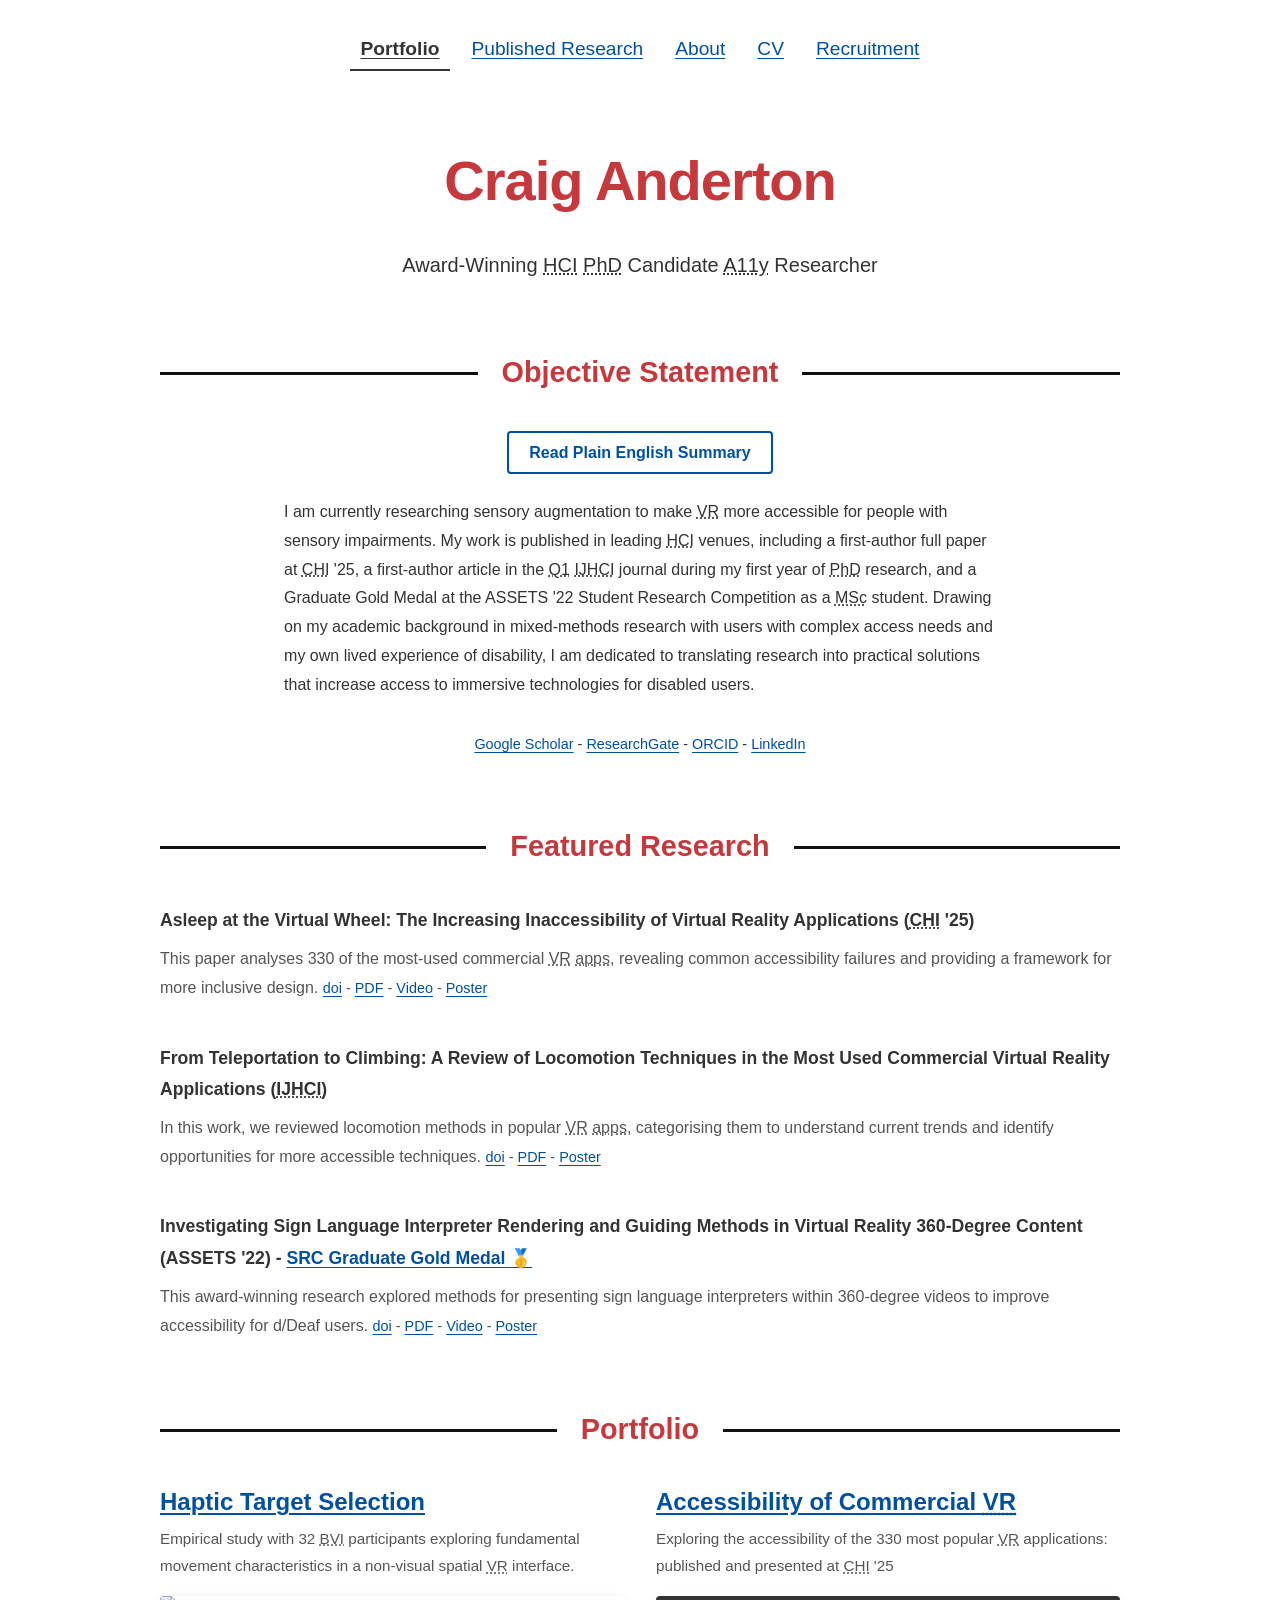
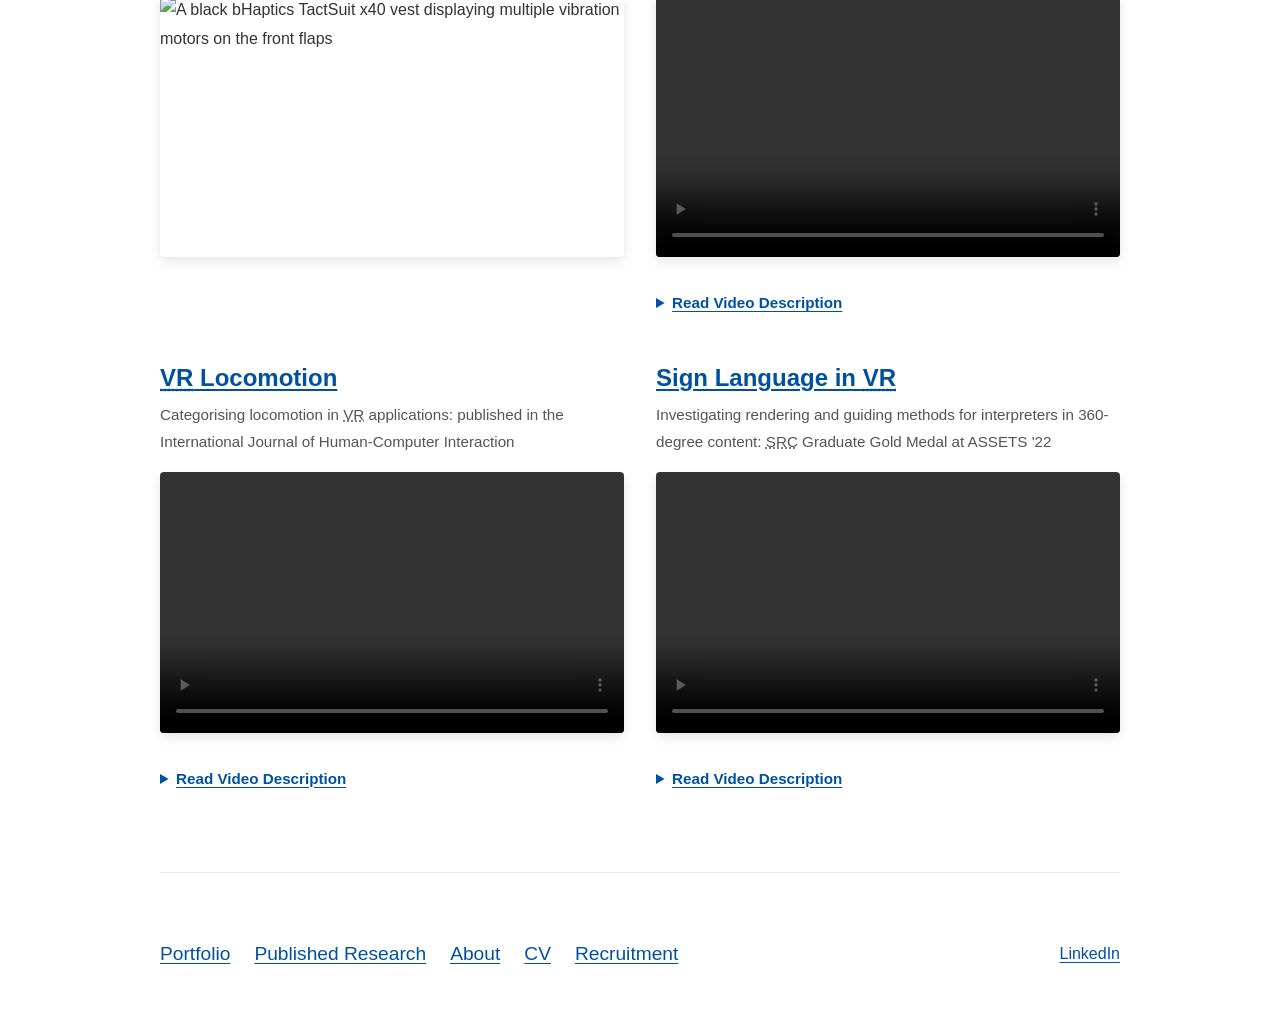
==== index.html @ b2c00cc0 "Update index.html" ====
<!DOCTYPE html>
<html lang="en">
<head>
    <meta charset="UTF-8">
    <meta name="viewport" content="width=device-width, initial-scale=1.0">
    <title>Craig Anderton - Human-Computer Interaction Accessibility Researcher Portfolio</title>
    <link rel="stylesheet" href="style.css">
    <link rel="icon" type="image/png" href="images/favicon.png">
</head>
<body>

    <a href="#main-content" class="skip-link">Skip to main content</a>

    <div class="container">
        <header>
            <nav aria-label="Main Navigation">
                <ul>
                    <li><a href="index.html" class="active" aria-current="page">Portfolio</a></li>
                    <li><a href="published-research.html">Published Research</a></li>
                    <li><a href="about.html">About</a></li>
                    <li><a href="https://drive.google.com/file/d/1RpUV4su2DPiBxyuv3WWRQjVJ-2SgkJfq/view?usp=drive_link" target="_blank" rel="noopener">CV<span class="sr-only"> (opens in a new tab)</span></a></li>
                    <li><a href="https://craigandertonbcu.github.io/recruitment/" target="_blank" rel="noopener">Recruitment<span class="sr-only"> (opens in a new tab)</span></a></li>
                </ul>
            </nav>
        </header>

        <main id="main-content">
            <section class="hero" aria-labelledby="hero-name">
                <h1 id="hero-name">Craig Anderton</h1>
                <p>Award-Winning <abbr title="Human-Computer Interaction">HCI</abbr> <abbr title="Doctor of Philosophy">PhD</abbr> Candidate <abbr title="Accessibility">A11y</abbr> Researcher</p>
            </section>

            <section aria-labelledby="objective-heading">
                <h2 id="objective-heading" class="section-divider">Objective Statement</h2>
                
                <button id="summary-toggle" aria-expanded="false" aria-controls="objective-summary" class="toggle-btn">Read Plain English Summary</button>
                <div id="objective-summary" hidden class="plain-english-box">
                    <p>I study how to make virtual reality (VR) easier to use for people who have vision or hearing disabilities. I've published my research in top journals and won awards for my work. Because I have experience studying disabled users and have a disability myself, my goal is to turn research into real-world tools that help everyone use VR.</p>
                </div>

                <p class="objective-text">
                    I am currently researching sensory augmentation to make <abbr title="Virtual Reality">VR</abbr> more accessible for people with sensory impairments. My work is published in leading <abbr title="Human-Computer Interaction">HCI</abbr> venues, including a first-author full paper at <abbr title="Conference on Human Factors in Computing Systems">CHI</abbr> '25, a first-author article in the <abbr title="First Quartile">Q1</abbr> <abbr title="International Journal of Human-Computer Interaction">IJHCI</abbr> journal during my first year of <abbr title="Doctor of Philosophy">PhD</abbr> research, and a Graduate Gold Medal at the ASSETS '22 Student Research Competition as a <abbr title="Masters">MSc</abbr> student. Drawing on my academic background in mixed-methods research with users with complex access needs and my own lived experience of disability, I am dedicated to translating research into practical solutions that increase access to immersive technologies for disabled users.
                </p>
                <div class="social-links">
                    <a href="https://scholar.google.com/citations?user=7THJWNgAAAAJ&hl=en&oi=ao" target="_blank" rel="noopener">Google Scholar<span class="sr-only"> (opens in a new tab)</span></a> - 
                    <a href="https://www.researchgate.net/profile/Craig-Anderton-2" target="_blank" rel="noopener">ResearchGate<span class="sr-only"> (opens in a new tab)</span></a> - 
                    <a href="https://orcid.org/0000-0002-7172-217X" target="_blank" rel="noopener">ORCID<span class="sr-only"> (opens in a new tab)</span></a> - 
                    <a href="https://www.linkedin.com/in/craig-anderton-research" target="_blank" rel="noopener">LinkedIn<span class="sr-only"> (opens in a new tab)</span></a>
                </div>
            </section>

            <section aria-labelledby="research-heading">
                <h2 id="research-heading" class="section-divider">Featured Research</h2>
                
                <article class="research-item">
                    <h3>Asleep at the Virtual Wheel: The Increasing Inaccessibility of Virtual Reality Applications (<abbr title="Conference on Human Factors in Computing Systems">CHI</abbr> '25)</h3>
                    <p>This paper analyses 330 of the most-used commercial <abbr title="Virtual Reality">VR</abbr> <abbr title="applications">apps</abbr>, revealing common accessibility failures and providing a framework for more inclusive design. 
                        <span class="research-links">
                            <a href="https://doi.org/10.1145/3706598.3713558" target="_blank" rel="noopener">doi<span class="sr-only"> for Asleep at the Virtual Wheel (opens in a new tab)</span></a> - 
                            <a href="https://drive.google.com/file/d/1CX2w9oVtlEXjakC9zdrdZKO_udCgrCy5/view?usp=drive_link" target="_blank" rel="noopener">PDF<span class="sr-only"> for Asleep at the Virtual Wheel (opens in a new tab)</span></a> - 
                            <a href="https://youtu.be/1mFKgriGEUU?si=3WGjQaFqyZHbwz4v" target="_blank" rel="noopener">Video<span class="sr-only"> for Asleep at the Virtual Wheel (opens in a new tab)</span></a> - 
                            <a href="https://drive.google.com/file/d/1y5reAC3BnK_5XLPo0qEQAGaveN5wPRyA/view?usp=drive_link" target="_blank" rel="noopener">Poster<span class="sr-only"> for Asleep at the Virtual Wheel (opens in a new tab)</span></a>
                        </span>
                    </p>
                </article>

                <article class="research-item">
                    <h3>From Teleportation to Climbing: A Review of Locomotion Techniques in the Most Used Commercial Virtual Reality Applications (<abbr title="International Journal of Human-Computer Interaction">IJHCI</abbr>)</h3>
                    <p>In this work, we reviewed locomotion methods in popular <abbr title="Virtual Reality">VR</abbr> <abbr title="applications">apps</abbr>, categorising them to understand current trends and identify opportunities for more accessible techniques. 
                        <span class="research-links">
                            <a href="https://doi.org/10.1080/10447318.2024.2372151" target="_blank" rel="noopener">doi<span class="sr-only"> for From Teleportation to Climbing (opens in a new tab)</span></a> - 
                            <a href="https://drive.google.com/file/d/1bMsq2Z5KE8IvsUoX0GYChOZao2-Ojuhe/view?usp=drive_link" target="_blank" rel="noopener">PDF<span class="sr-only"> for From Teleportation to Climbing (opens in a new tab)</span></a> - 
                            <a href="https://drive.google.com/file/d/1B6udeB2zomZtngoyqCaJkwHvtcSy8oV3/view?usp=drive_link" target="_blank" rel="noopener">Poster<span class="sr-only"> for From Teleportation to Climbing (opens in a new tab)</span></a>
                        </span>
                    </p>
                </article>

                <article class="research-item">
                    <h3>Investigating Sign Language Interpreter Rendering and Guiding Methods in Virtual Reality 360-Degree Content (ASSETS '22) - <a href="https://assets22.sigaccess.org/award-winners.html" target="_blank" rel="noopener">SRC Graduate Gold Medal <span role="img" aria-label="First place gold medal">🥇</span><span class="sr-only"> (opens in a new tab)</span></a></h3>
                    <p>This award-winning research explored methods for presenting sign language interpreters within 360-degree videos to improve accessibility for d/Deaf users. 
                        <span class="research-links">
                            <a href="https://doi.org/10.1145/3517428.3563373" target="_blank" rel="noopener">doi<span class="sr-only"> for Sign Language Interpreter Rendering (opens in a new tab)</span></a> - 
                            <a href="https://drive.google.com/file/d/1tMIE1WgCAmPEcH4moITNJA-59GGNFyZ5/view?usp=drive_link" target="_blank" rel="noopener">PDF<span class="sr-only"> for Sign Language Interpreter Rendering (opens in a new tab)</span></a> - 
                            <a href="https://youtu.be/ARbyAw6CCoQ?si=wr2cT68n5OFF4OKq" target="_blank" rel="noopener">Video<span class="sr-only"> for Sign Language Interpreter Rendering (opens in a new tab)</span></a> - 
                            <a href="https://drive.google.com/file/d/1Nvvg45dmCLZKDivOpdxf7D5u_3iNL2_y/view?usp=drive_link" target="_blank" rel="noopener">Poster<span class="sr-only"> for Sign Language Interpreter Rendering (opens in a new tab)</span></a>
                        </span>
                    </p>
                </article>
            </section>

            <section aria-labelledby="portfolio-heading">
                <h2 id="portfolio-heading" class="section-divider">Portfolio</h2>
                
                <div class="portfolio-grid">
                    
                    <div class="portfolio-card">
                        <div class="portfolio-meta">
                            <h3><a href="haptic-target-selection.html">Haptic Target Selection</a></h3>
                            <p>Empirical study with 32 <abbr title="Blind and Visually Impaired">BVI</abbr> participants exploring fundamental movement characteristics in a non-visual spatial <abbr title="Virtual Reality">VR</abbr> interface.</p>
                        </div>
                        <img src="images/placeholder.jpg" alt="A black bHaptics TactSuit x40 vest displaying multiple vibration motors on the front flaps">
                    </div>

                    <div class="portfolio-card">
                        <div class="portfolio-meta">
                            <h3><a href="commercial-vr.html">Accessibility of Commercial <abbr title="Virtual Reality">VR</abbr></a></h3>
                            <p>Exploring the accessibility of the 330 most popular <abbr title="Virtual Reality">VR</abbr> applications: published and presented at <abbr title="Conference on Human Factors in Computing Systems">CHI</abbr> '25</p>
                        </div>
                        <video loop muted playsinline controls aria-label="VR Application gameplay footage demonstrating accessibility test">
                            <source src="images/accessibilitygif.mp4" type="video/mp4">
                        </video>
                        <details class="video-transcript">
                            <summary>Read Video Description</summary>
                            <p>First-person perspective in a commercial virtual reality game, demonstrating visual evaluations of in-game accessibility features during movement.</p>
                        </details>
                    </div>

                    <div class="portfolio-card">
                        <div class="portfolio-meta">
                            <h3><a href="vr-locomotion.html"><abbr title="Virtual Reality">VR</abbr> Locomotion</a></h3>
                            <p>Categorising locomotion in <abbr title="Virtual Reality">VR</abbr> applications: published in the International Journal of Human-Computer Interaction</p>
                        </div>
                        <video loop muted playsinline controls aria-label="Footage categorising swimming locomotion method in virtual reality">
                            <source src="images/locomotion.mp4" type="video/mp4">
                        </video>
                        <details class="video-transcript">
                            <summary>Read Video Description</summary>
                            <p>A video of swimming in virtual reality, highlighting how the user must swing their arms in a breast stroke manner to swim in the virtual water.</p>
                        </details>
                    </div>

                    <div class="portfolio-card">
                        <div class="portfolio-meta">
                            <h3><a href="sign-language-vr.html">Sign Language in <abbr title="Virtual Reality">VR</abbr></a></h3>
                            <p>Investigating rendering and guiding methods for interpreters in 360-degree content: <abbr title="Student Research Competition">SRC</abbr> Graduate Gold Medal at ASSETS '22</p>
                        </div>
                        <video loop muted playsinline controls aria-label="Sign language interpreter displayed in a 360-degree virtual environment">
                            <source src="images/signlanguage.mp4" type="video/mp4">
                        </video>
                        <details class="video-transcript">
                            <summary>Read Video Description</summary>
                            <p>A virtual classroom setting containing a flat-panel video of a woman performing sign language, positioned in the lower centre of the screen.</p>
                        </details>
                    </div>

                </div>
            </section>
        </main>

        <footer>
            <nav aria-label="Footer Navigation">
                <ul>
                    <li><a href="index.html">Portfolio</a></li>
                    <li><a href="published-research.html">Published Research</a></li>
                    <li><a href="about.html">About</a></li>
                    <li><a href="https://drive.google.com/file/d/1RpUV4su2DPiBxyuv3WWRQjVJ-2SgkJfq/view?usp=drive_link" target="_blank" rel="noopener">CV<span class="sr-only"> (opens in a new tab)</span></a></li>
                    <li><a href="https://craigandertonbcu.github.io/recruitment/" target="_blank" rel="noopener">Recruitment<span class="sr-only"> (opens in a new tab)</span></a></li>
                </ul>
            </nav>
            <p><a href="https://www.linkedin.com/in/craig-anderton-research" target="_blank" rel="noopener">LinkedIn<span class="sr-only"> (opens in a new tab)</span></a></p>
        </footer>
    </div>

    <script>
        document.addEventListener('DOMContentLoaded', () => {
            // Respect reduced motion preference for videos
            const videos = document.querySelectorAll('.portfolio-card video');
            const prefersReducedMotion = window.matchMedia('(prefers-reduced-motion: reduce)');

            const handleVideoPlayback = () => {
                videos.forEach(video => {
                    if (!prefersReducedMotion.matches) {
                        // Play if the user has no preference against motion
                        video.play().catch(e => console.log("Autoplay prevented by browser:", e));
                    } else {
                        // Pause if the user prefers reduced motion
                        video.pause();
                    }
                });
            };

            handleVideoPlayback();
            prefersReducedMotion.addEventListener('change', handleVideoPlayback);

            // Plain English Summary Toggle
            const toggleBtn = document.getElementById('summary-toggle');
            const summaryBox = document.getElementById('objective-summary');

            if(toggleBtn && summaryBox) {
                toggleBtn.addEventListener('click', () => {
                    const isExpanded = toggleBtn.getAttribute('aria-expanded') === 'true';
                    toggleBtn.setAttribute('aria-expanded', !isExpanded);
                    summaryBox.hidden = isExpanded;
                    toggleBtn.textContent = isExpanded ? 'Read Plain English Summary' : 'Hide Plain English Summary';
                });
            }
        });
    </script>
</body>
</html>
---- style.css ----
:root {
    /* Updated for WCAG AAA (4.5:1 for large text against white) */
    --brand-color: #c7383c; 
    --text-main: #333333;
    --text-light: #555555;
    --bg-color: #ffffff;
    /* Updated for WCAG AAA (7:1 for normal text against white) */
    --link-color: #0050a1; 
    --focus-color: #2c3e50;
    --max-width: 1000px;
}

/* Basic reset */
* {
    margin: 0;
    padding: 0;
    box-sizing: border-box;
}

body {
    font-family: -apple-system, BlinkMacSystemFont, "Segoe UI", Roboto, Helvetica, Arial, sans-serif;
    color: var(--text-main);
    background-color: var(--bg-color);
    line-height: 1.8;
}

/* --- Accessibility Utility Classes --- */
.sr-only {
    position: absolute;
    width: 1px;
    height: 1px;
    padding: 0;
    margin: -1px;
    overflow: hidden;
    clip: rect(0, 0, 0, 0);
    white-space: nowrap;
    border: 0;
}

.skip-link {
    position: absolute;
    top: 0;
    left: -9999px;
    background: var(--focus-color);
    color: white;
    padding: 10px 20px;
    z-index: 1000;
    text-decoration: none;
    font-weight: bold;
    border-bottom-left-radius: 4px;
    border-bottom-right-radius: 4px;
}

.skip-link:focus {
    left: 50%;
    transform: translateX(-50%);
    outline: 3px solid var(--focus-color);
    outline-offset: 2px;
}

/* Global Link Styles & Focus States */
a {
    color: var(--link-color);
    /* WCAG SC 1.4.1: Links in text must be underlined */
    text-decoration: underline; 
    text-underline-offset: 3px;
}

a:hover, a:focus {
    text-decoration: none; /* Invert decoration on hover for feedback */
}

a:focus, button:focus {
    outline: 3px solid var(--focus-color);
    outline-offset: 3px;
}

/* WCAG AAA SC 2.5.5: Inflate touch targets to at least 44x44px */
nav a, footer a, .social-links a, .research-links a {
    display: inline-block;
    padding: 0.65rem; 
    margin: -0.65rem; /* Prevents the padding from ruining visual layout */
}

/* --- Social Links (Research Page Override) --- */
.research-page .social-links {
    display: flex;
    flex-wrap: wrap;
    gap: 2rem;
    text-align: left;
    margin-top: 2rem;
    margin-bottom: 2rem;
    justify-content: flex-start;
}

.container {
    max-width: var(--max-width);
    margin: 0 auto;
    padding: 0 20px;
}

/* --- Navigation --- */
nav {
    display: flex;
    justify-content: center;
    padding: 2rem 0;
    font-size: 1.2rem;
}

nav ul {
    list-style: none;
    display: flex;
    gap: 2rem;
    padding: 0;
    margin: 0;
    flex-wrap: wrap;
    justify-content: center;
}

nav a {
    color: var(--link-color);
}

nav a[aria-current="page"] {
    color: var(--text-main);
    border-bottom: 2px solid var(--text-main);
    padding-bottom: 2px;
    font-weight: bold;
}

/* --- Hero Section --- */
section.hero {
    text-align: center;
    margin: 2rem 0 0;
}

section.hero h1 {
    color: var(--brand-color);
    font-size: 3.5rem;
    font-weight: 900;
    margin: 0 0 1rem 0;
    letter-spacing: -1px;
}

section.hero p {
    font-size: 1.25rem;
    color: var(--text-main);
    margin: 0;
}

/* --- Section Dividers (Global: Centered) --- */
.section-divider {
    display: flex;
    align-items: center;
    text-align: center;
    color: var(--brand-color);
    font-weight: 900;
    font-size: 1.8rem;
    margin: 4rem 0 2rem;
}

.section-divider::before,
.section-divider::after {
    content: '';
    flex: 1;
    border-bottom: 3px solid #111;
}

.section-divider::before { margin-right: 1.5rem; }
.section-divider::after { margin-left: 1.5rem; }

/* --- Section Dividers (Override: Flush Left for Research Page) --- */
.research-page .section-divider {
    text-align: left;
}

.research-page .section-divider::before {
    display: none; 
}

/* --- Objective & General Text --- */
.objective-text {
    text-align: left; /* Changed from justify for WCAG AAA */
    max-width: 80ch; /* WCAG AAA: Limits line length to 80 characters */
    margin: 0 auto 2rem; /* Keeps the block centered on the screen */
}

/* --- Plain English Summary Toggle --- */
.toggle-btn {
    display: block;
    margin: 0 auto 1.5rem auto;
    background-color: var(--bg-color);
    color: var(--link-color);
    border: 2px solid var(--link-color);
    padding: 0.65rem 1.25rem;
    font-size: 1rem;
    font-weight: bold;
    border-radius: 4px;
    cursor: pointer;
    transition: all 0.2s ease;
}

.toggle-btn:hover, .toggle-btn:focus {
    background-color: var(--link-color);
    color: var(--bg-color);
    text-decoration: none;
}

.plain-english-box {
    background-color: #f9f9f9;
    border-left: 5px solid var(--brand-color);
    padding: 1.5rem;
    margin: 0 auto 2rem auto;
    max-width: 80ch;
    color: var(--text-main);
    box-shadow: 0 2px 8px rgba(0,0,0,0.05);
}

.social-links {
    text-align: center;
    font-size: 0.9rem;
    margin-bottom: 4rem;
}

/* --- Featured Research --- */
.research-item {
    margin-bottom: 2.5rem;
}

.research-item h3 {
    font-size: 1.1rem;
    margin: 0 0 0.5rem 0;
}

.research-item p {
    margin: 0 0 0.5rem 0;
    color: var(--text-light);
}

.research-links {
    font-size: 0.9rem;
}

/* --- Published Research Citations --- */
.citation-item {
    margin-bottom: 3rem;
    line-height: 1.8;
}

.citation-item p {
    margin: 0 0 1rem 0;
    text-align: left; 
    max-width: 80ch; /* WCAG AAA SC 1.4.8: Limits line length */
}

/* --- Portfolio Grid & Stacked Cards --- */
.portfolio-grid {
    display: grid;
    grid-template-columns: 1fr 1fr;
    gap: 2rem; 
    margin-bottom: 4rem;
}

.portfolio-card {
    display: flex;
    flex-direction: column;
    gap: 1rem; 
}

.portfolio-card.item-large {
    grid-column: 1 / -1;
}

.portfolio-meta {
    text-align: left;
}

.portfolio-meta h3 {
    font-size: 1.5rem;
    margin: 0 0 0.5rem 0;
    line-height: 1.2;
}

.portfolio-meta h3 a {
    color: var(--link-color);
    text-decoration: underline;
}

.portfolio-meta h3 a:hover {
    text-decoration: none;
}

.portfolio-meta p {
    color: var(--text-light);
    margin: 0;
    font-size: 0.95rem;
}

/* Force perfect 16:9 so videos snap cleanly to grid lines */
.portfolio-card video,
.portfolio-card img {
    width: 100%;
    height: auto;
    aspect-ratio: 16 / 9;
    object-fit: cover;
    border-radius: 4px;
    box-shadow: 0 4px 12px rgba(0,0,0,0.1);
    display: block;
}

/* --- Video Transcripts (Details/Summary) --- */
.video-transcript {
    margin-top: 0.5rem;
    font-size: 0.95rem;
}

.video-transcript summary {
    cursor: pointer;
    color: var(--link-color);
    font-weight: bold;
    text-decoration: underline;
    text-underline-offset: 3px;
    margin-bottom: 0.5rem;
    /* Expand touch target natively for AAA */
    padding: 0.5rem 0; 
}

.video-transcript summary:hover {
    text-decoration: none;
}

.video-transcript p {
    background: #f9f9f9;
    padding: 1rem;
    border-radius: 4px;
    border: 1px solid #ddd;
    color: var(--text-main);
    line-height: 1.6;
}

/* --- Portfolio Project Pages --- */
.project-header-text {
    text-align: center;
    padding: 1rem 20px 3rem; 
}

.project-header-text h1 {
    color: var(--brand-color);
    font-size: 4rem;
    font-weight: 900;
    margin: 0 0 0.5rem 0;
    line-height: 1.1;
}

.project-header-text p {
    font-size: 1.5rem;
    font-weight: bold;
    margin: 0;
    color: var(--text-main); 
}

.project-hero-image {
    background-color: #333; 
    background-size: cover;
    background-position: center;
    width: 100%;
    height: 400px; 
    margin-bottom: 4rem;
}

.overview-grid {
    display: grid;
    grid-template-columns: 1fr 2fr;
    gap: 3rem;
    margin-bottom: 5rem;
    align-items: start;
}

.overview-grid h2 {
    font-size: 2rem;
    font-weight: 900;
    margin: 0;
}

.meta-stats {
    display: grid;
    grid-template-columns: repeat(3, 1fr);
    text-align: center;
    gap: 2rem;
    margin-bottom: 4rem;
}

.meta-stats h3 {
    font-size: 3rem;
    font-weight: 900;
    margin: 0;
    line-height: 1;
}

.meta-stats p {
    font-size: 1.5rem;
    color: var(--text-light);
    margin: 0.5rem 0 0 0;
}

.meta-summary {
    display: grid;
    grid-template-columns: 1fr 1fr;
    gap: 4rem;
    margin-bottom: 6rem;
}

.meta-summary h3 {
    font-size: 2rem;
    font-weight: 900;
    margin: 0 0 1rem 0;
}

.process-section {
    margin-top: 6rem;
}

.process-section h2 {
    text-align: center;
    font-size: 3.5rem;
    font-weight: 900;
    margin-bottom: 3rem;
}

.process-stepper {
    display: flex;
    justify-content: space-between;
    align-items: flex-start;
    position: relative;
    margin-bottom: 4rem;
}

.process-stepper::before {
    content: '';
    position: absolute;
    top: 25px; 
    left: 0;
    right: 0;
    height: 2px;
    background-color: #eee;
    z-index: 1;
}

.step {
    position: relative;
    z-index: 2;
    text-align: center;
    background-color: var(--bg-color);
    padding: 0 10px;
    flex: 1;
}

.step-number {
    display: flex;
    align-items: center;
    justify-content: center;
    width: 50px;
    height: 50px;
    background-color: #333;
    color: white;
    border-radius: 50%;
    font-weight: bold;
    font-size: 1.2rem;
    margin: 0 auto 1rem auto;
}

.step-label {
    font-size: 0.9rem;
    color: var(--text-light);
}

.project-grid {
    display: grid;
    grid-template-columns: 1fr 1fr;
    gap: 4rem 3rem;
    align-items: center;
    margin: 4rem 0;
}

.project-text h3 {
    font-size: 2.5rem;
    font-weight: 900;
    margin: 0 0 1.5rem 0;
}

.project-text p {
    margin-bottom: 1.5rem;
}

.project-figure {
    margin: 0;
    text-align: center;
}

.project-figure img,
.project-figure video {
    width: 100%;
    height: auto;
    display: block;
}

.project-figure figcaption {
    margin-top: 1rem;
    font-size: 0.9rem;
    color: var(--text-light);
}

.full-width-image {
    width: 100%;
    margin: 4rem 0;
}

.full-width-image img,
.full-width-image video {
    width: 100%;
    height: auto;
    display: block;
}

.halved-centered-image {
    width: 50%; 
    margin: 4rem auto; 
    text-align: center; 
}

.halved-centered-image img,
.halved-centered-image video {
    width: 100%; 
    height: auto;
    display: block;
    border-radius: 4px; 
}

@media (max-width: 768px) {
    .halved-centered-image {
        width: 100%;
        margin: 2rem 0;
    }
}

/* --- About Page Grid --- */
.about-grid {
    display: grid;
    grid-template-columns: 1fr 1fr;
    gap: 4rem 3rem;
    align-items: center; 
    margin: 4rem 0;
}

.about-text h2 {
    color: var(--brand-color);
    font-size: 2.5rem;
    font-weight: 900;
    margin: 0 0 1.5rem 0;
    letter-spacing: -1px;
}

.about-text p {
    margin-bottom: 1.5rem;
    text-align: left; 
    max-width: 80ch; 
}

.about-figure {
    margin: 0;
    text-align: center;
}

.about-figure img {
    width: 100%;
    height: auto;
    border-radius: 4px;
    display: block;
}

.about-figure figcaption {
    margin-top: 1rem;
    font-size: 0.9rem;
    color: var(--text-light);
}

/* --- Footer --- */
footer {
    border-top: 1px solid #eaeaea;
    padding: 2rem 0;
    display: flex;
    justify-content: space-between;
    align-items: center;
    font-size: 1rem; 
    color: var(--text-light);
}

footer ul {
    list-style: none;
    display: flex;
    gap: 1.5rem;
    padding: 0;
    margin: 0;
}

/* --- Takeaways & Centered Sections --- */
.centered-section {
    max-width: 80ch; 
    margin: 6rem auto 4rem;
    text-align: center;
}

.centered-section h2, 
.centered-section h3 {
    font-size: 2.5rem;
    font-weight: 900;
    margin-bottom: 1.5rem;
    color: var(--text-main);
}

.centered-section ul.bullet-list {
    text-align: left;
    display: inline-block;
    font-size: 1.1rem;
    color: var(--text-light);
    line-height: 1.8;
}

.centered-section ul.bullet-list li {
    margin-bottom: 0.5rem;
}

.takeaways-grid {
    display: grid;
    grid-template-columns: repeat(3, 1fr);
    gap: 3rem;
    margin: 3rem 0 6rem;
    text-align: left;
}

.takeaway-column h3 {
    font-size: 1.5rem;
    color: var(--text-main);
    margin-bottom: 1rem;
}

.takeaway-column ul {
    list-style-type: disc;
    padding-left: 1.2rem;
    font-size: 0.95rem;
    color: var(--text-light);
}

.takeaway-column li {
    margin-bottom: 0.75rem;
}

.video-container {
    position: relative;
    padding-bottom: 56.25%; 
    height: 0;
    overflow: hidden;
    margin: 4rem 0;
    border-radius: 4px;
    box-shadow: 0 4px 12px rgba(0,0,0,0.1);
}

.video-container iframe {
    position: absolute;
    top: 0;
    left: 0;
    width: 100%;
    height: 100%;
    border: 0;
}

.reflections-text {
    max-width: 80ch; 
    margin: 0 auto 4rem;
}

.reflections-text p {
    margin-bottom: 1.5rem;
    text-align: left; 
}

/* Responsive adjustments */
@media (max-width: 768px) {
    .portfolio-grid {
        grid-template-columns: 1fr;
    }
    section.hero h1 {
        font-size: 2.5rem;
    }
    .section-divider {
        font-size: 1.4rem;
    }
    .about-grid {
        grid-template-columns: 1fr;
        gap: 2rem;
    }
    .overview-grid,
    .meta-stats,
    .meta-summary,
    .project-grid {
        grid-template-columns: 1fr;
        gap: 2rem;
    }
    .halved-centered-image {
        width: 100%;
        margin: 2rem 0;
    }
    .takeaways-grid {
        grid-template-columns: 1fr;
    }
    .process-stepper {
        flex-direction: column;
        align-items: center;
        gap: 2rem;
    }
    .process-stepper::before {
        display: none; 
    }
    footer {
        flex-direction: column;
        align-items: center;
        gap: 1rem;
    }
}

/* --- Modification: Making the paper figure half size --- */
.paper-figure {
    width: 50%;
    margin-left: auto;
    margin-right: auto;
}

/* --- Modification: Indentation for All Lists --- */
ul, ol {
    padding-left: 2.8em; /* Shift all bullet and number lists further right than text edge */
    margin-bottom: 1.5rem; /* Add vertical spacing back after global reset */
}
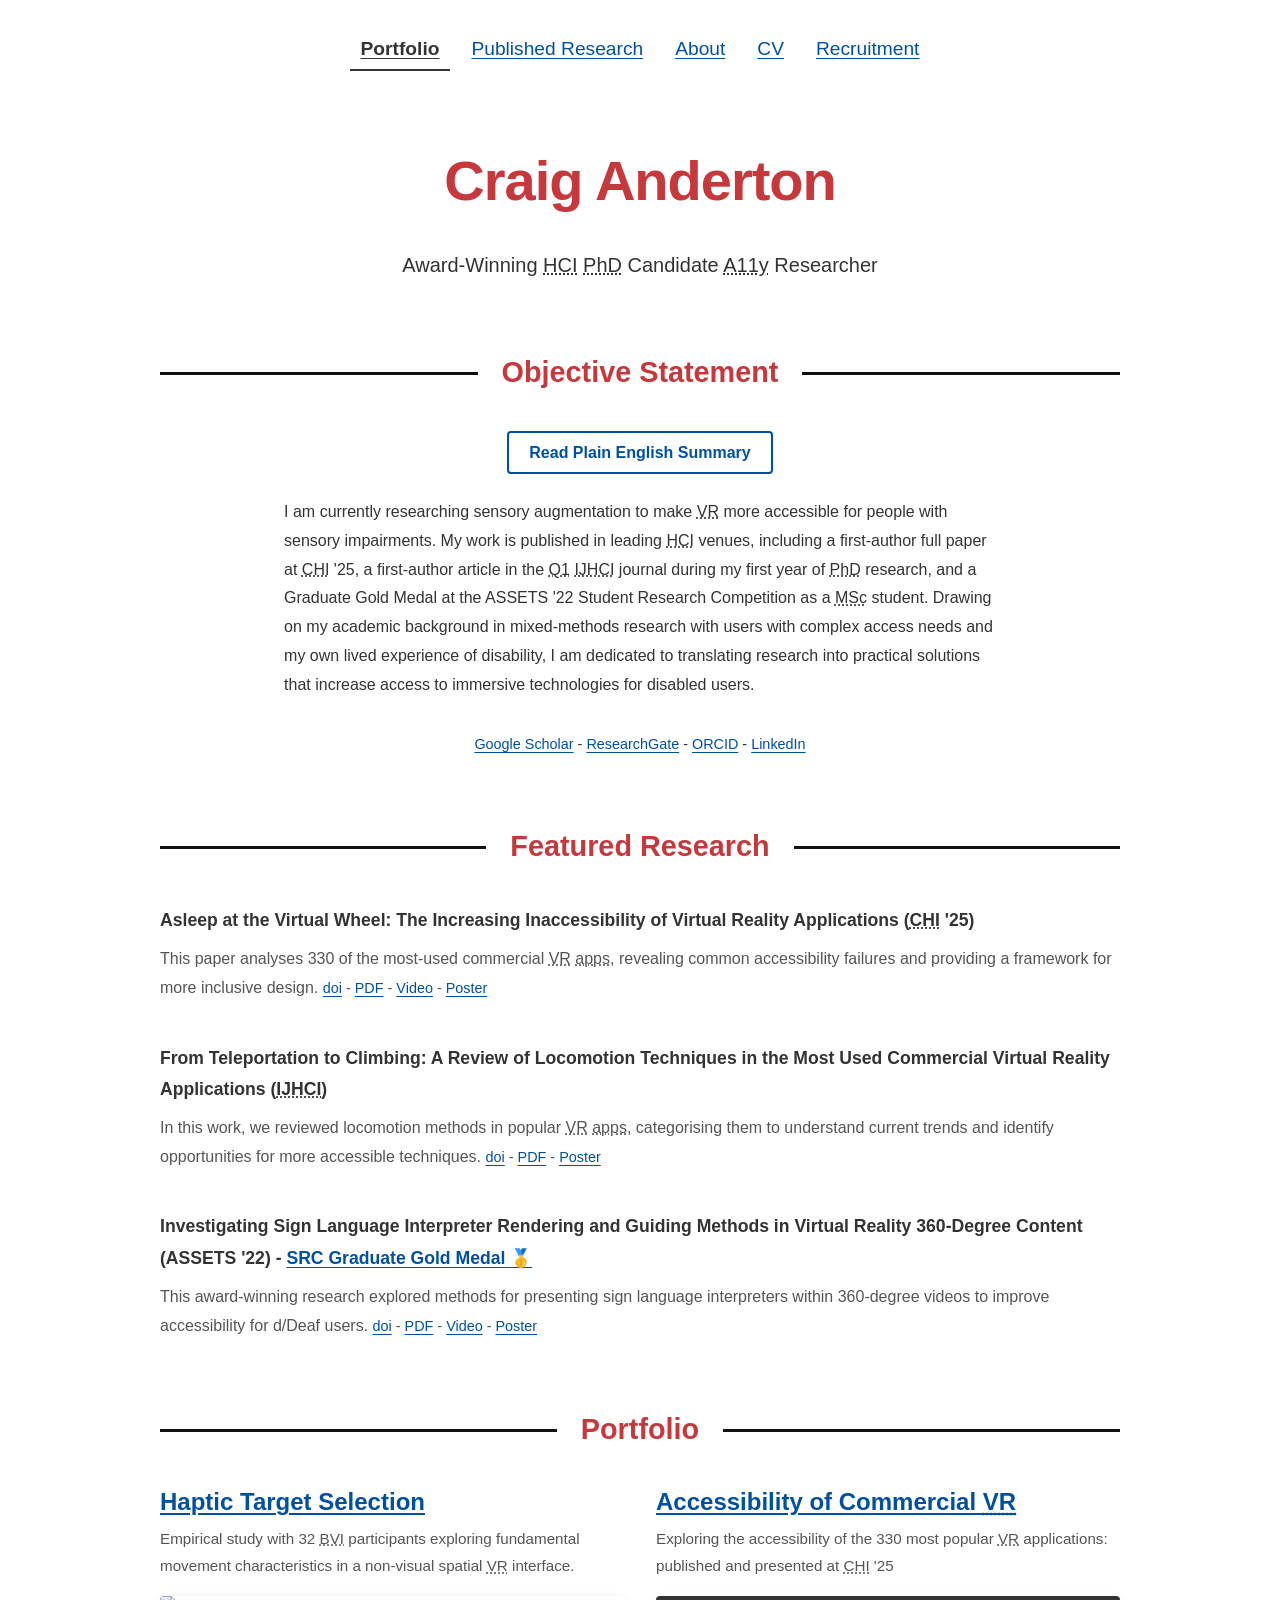
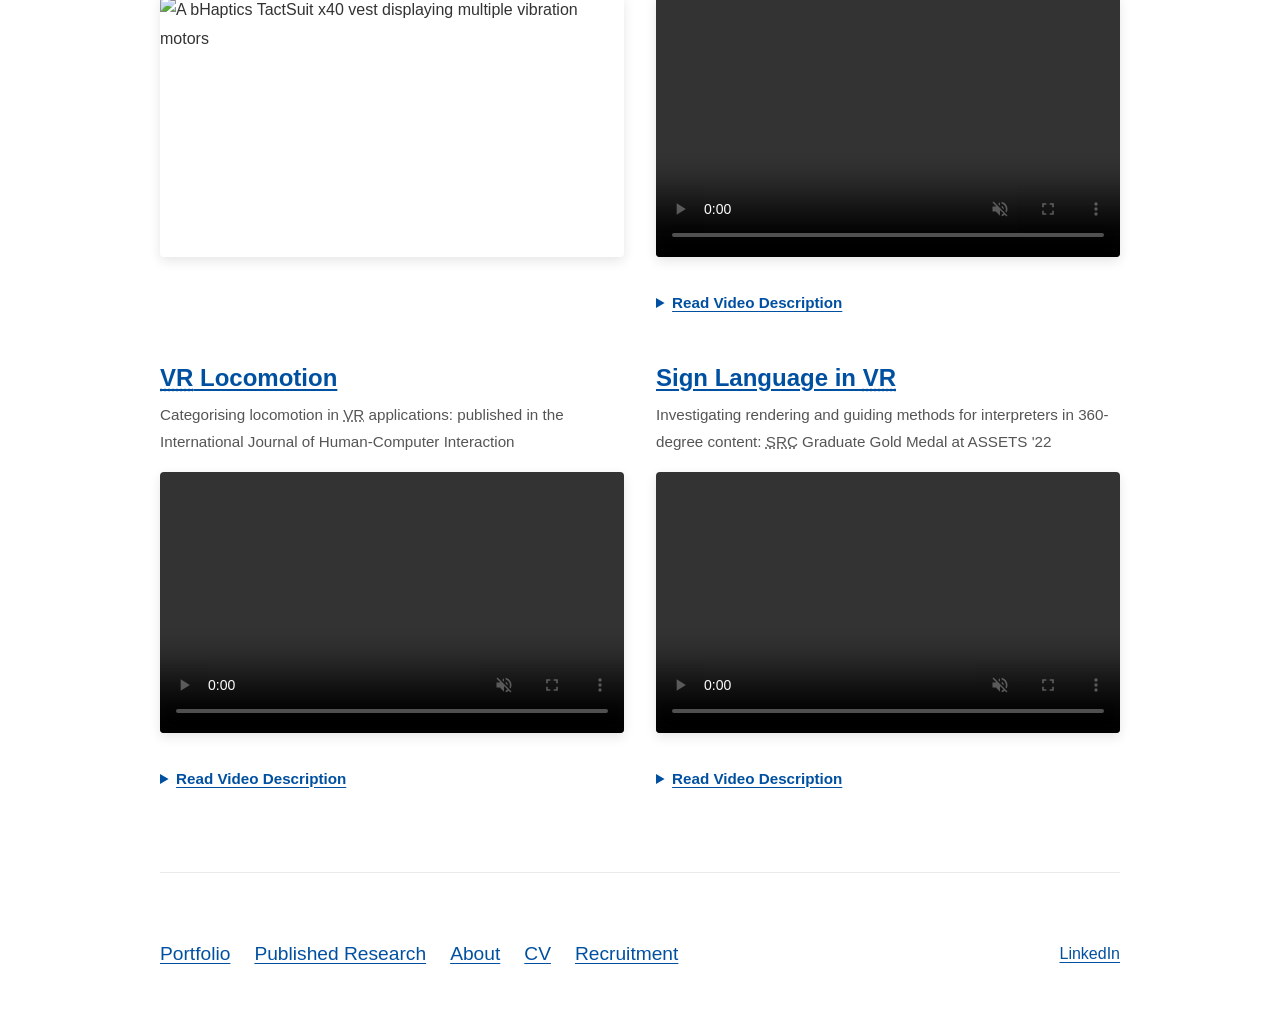
==== commit 79916b91: "Update index.html" ====
--- a/index.html
+++ b/index.html
@@ -98,7 +98,7 @@
                             <h3><a href="haptic-target-selection.html">Haptic Target Selection</a></h3>
                             <p>Empirical study with 32 <abbr title="Blind and Visually Impaired">BVI</abbr> participants exploring fundamental movement characteristics in a non-visual spatial <abbr title="Virtual Reality">VR</abbr> interface.</p>
                         </div>
-                        <img src="images/placeholder.jpg" alt="A black bHaptics TactSuit x40 vest displaying multiple vibration motors on the front flaps">
+                        <img src="images/placeholder.jpg" alt="A bHaptics TactSuit x40 vest displaying multiple vibration motors">
                     </div>
 
                     <div class="portfolio-card">
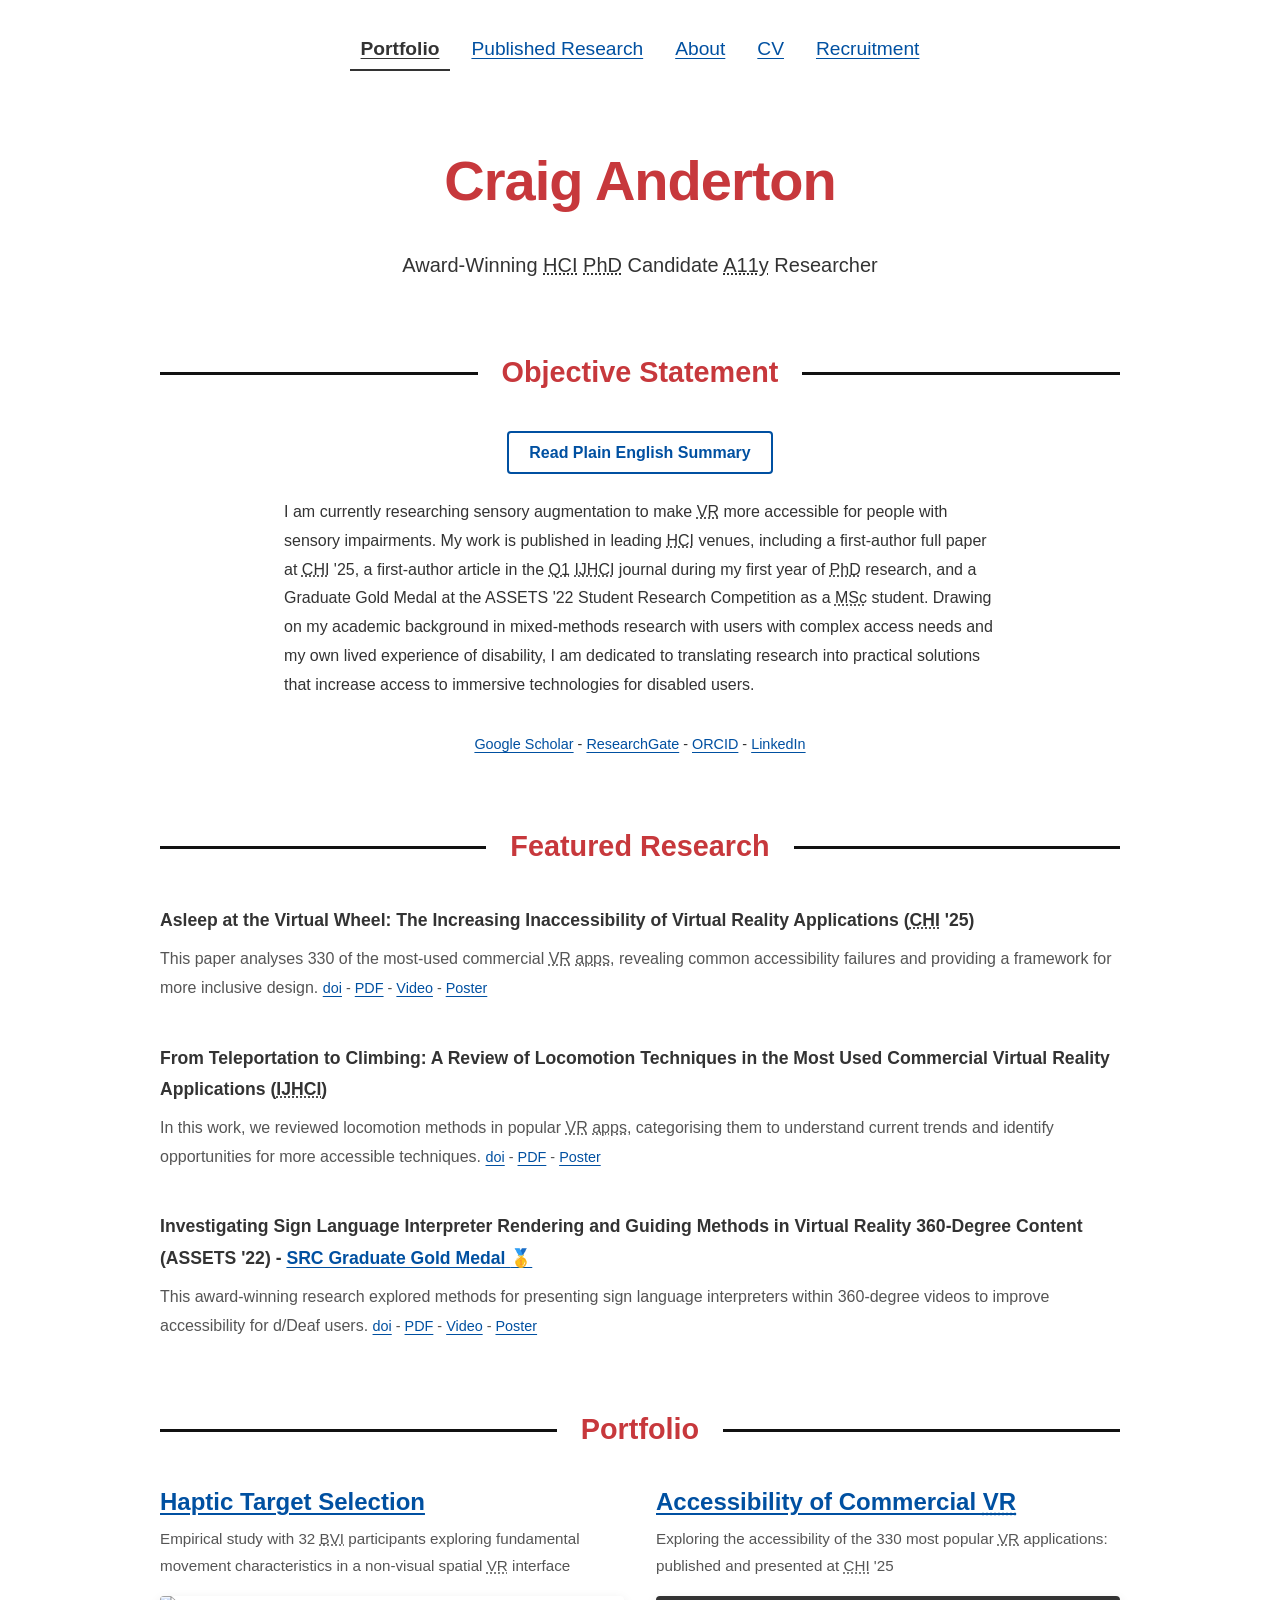
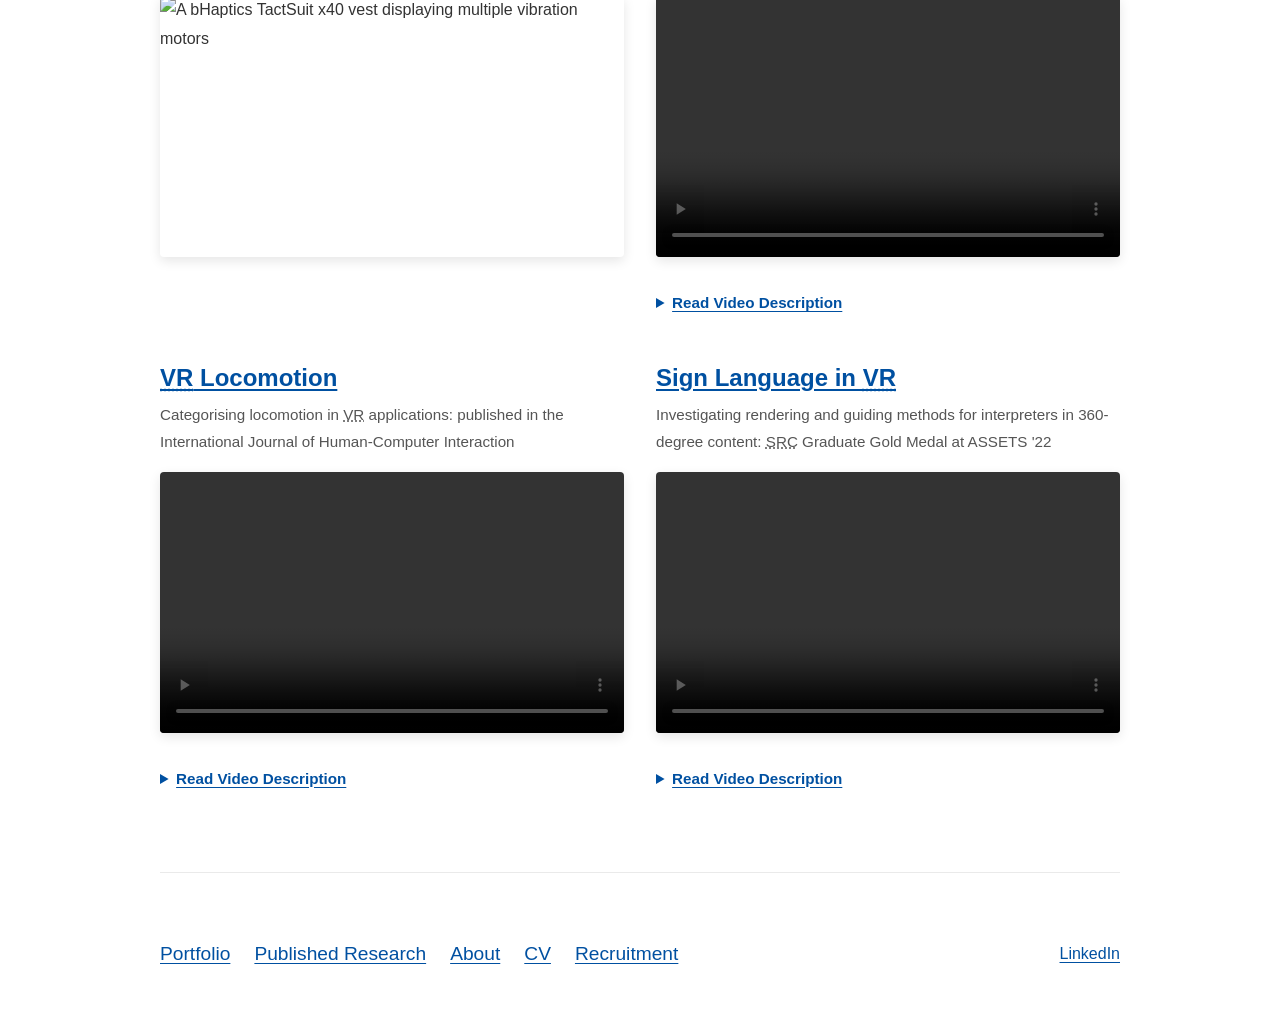
==== commit 861d54a1: "Update index.html" ====
--- a/index.html
+++ b/index.html
@@ -96,7 +96,7 @@
                     <div class="portfolio-card">
                         <div class="portfolio-meta">
                             <h3><a href="haptic-target-selection.html">Haptic Target Selection</a></h3>
-                            <p>Empirical study with 32 <abbr title="Blind and Visually Impaired">BVI</abbr> participants exploring fundamental movement characteristics in a non-visual spatial <abbr title="Virtual Reality">VR</abbr> interface.</p>
+                            <p>Empirical study with 32 <abbr title="Blind and Visually Impaired">BVI</abbr> participants exploring fundamental movement characteristics in a non-visual spatial <abbr title="Virtual Reality">VR</abbr> interface</p>
                         </div>
                         <img src="images/placeholder.jpg" alt="A bHaptics TactSuit x40 vest displaying multiple vibration motors">
                     </div>
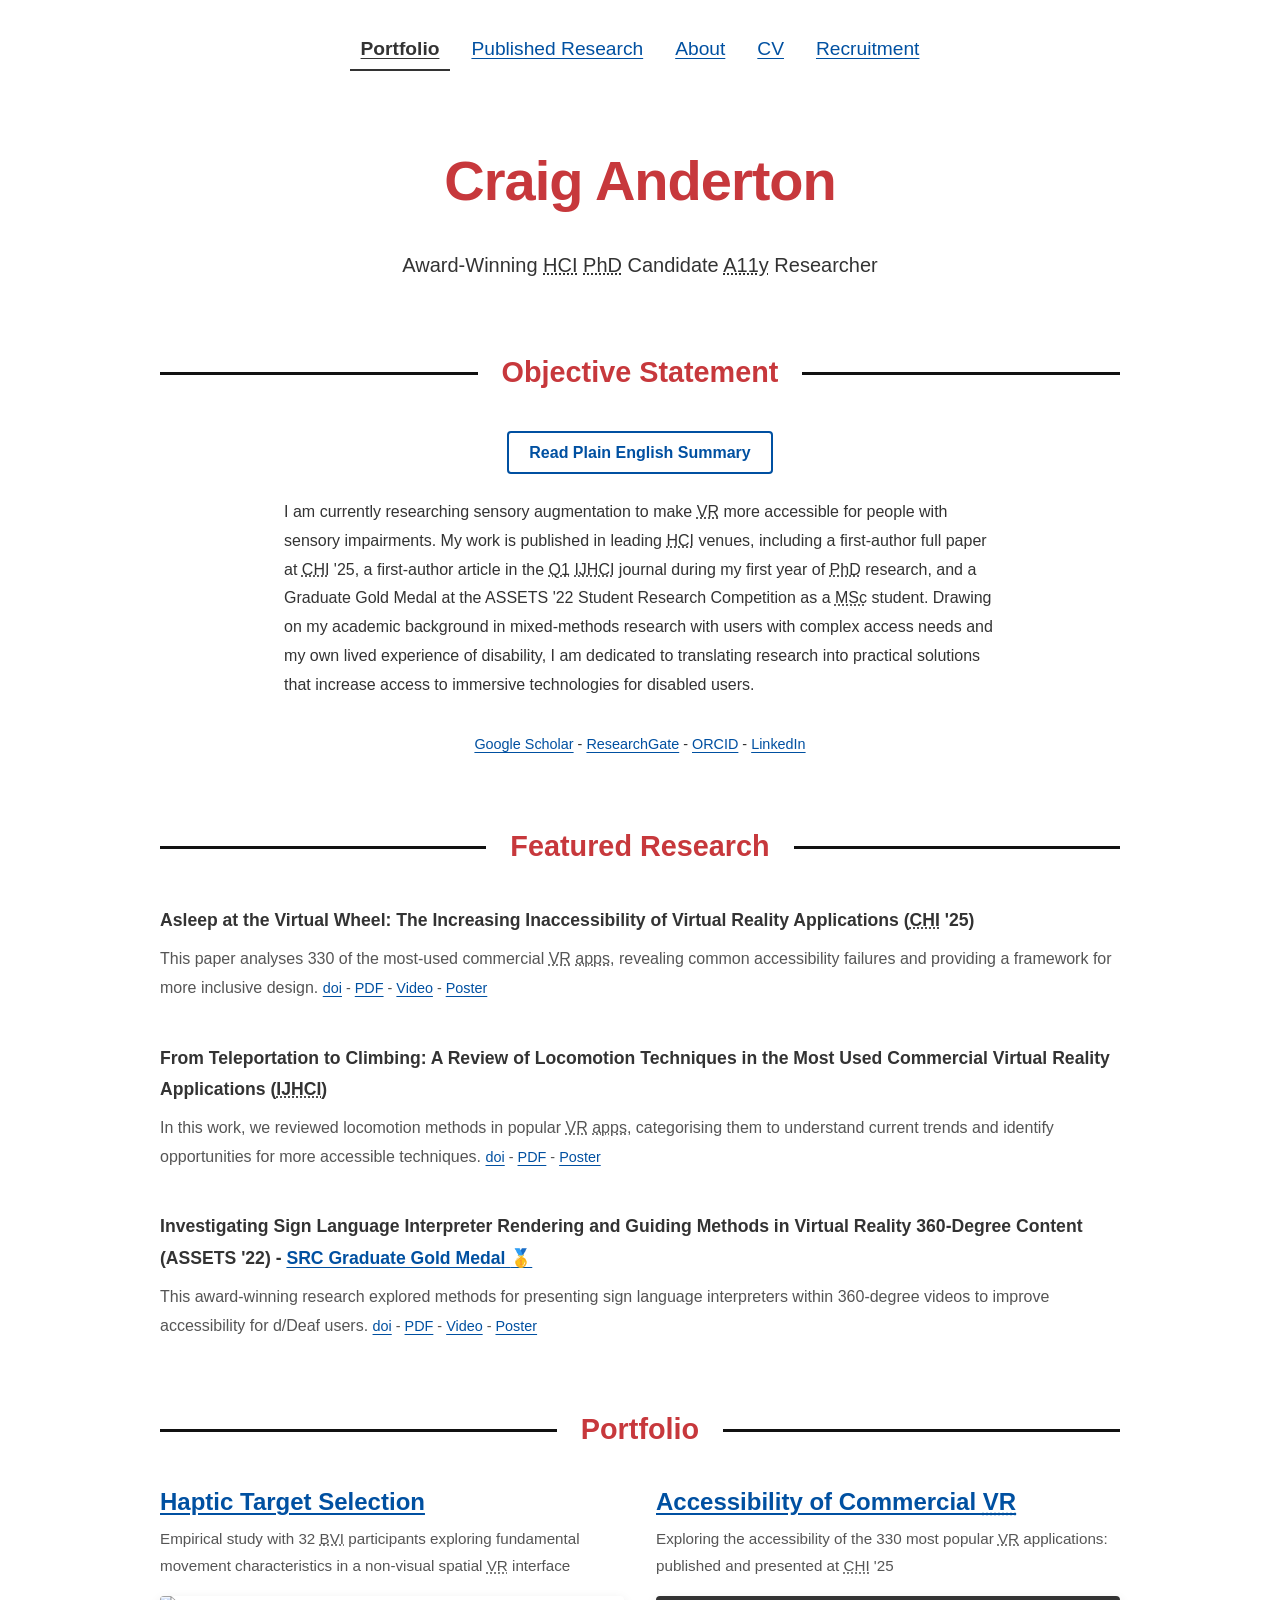
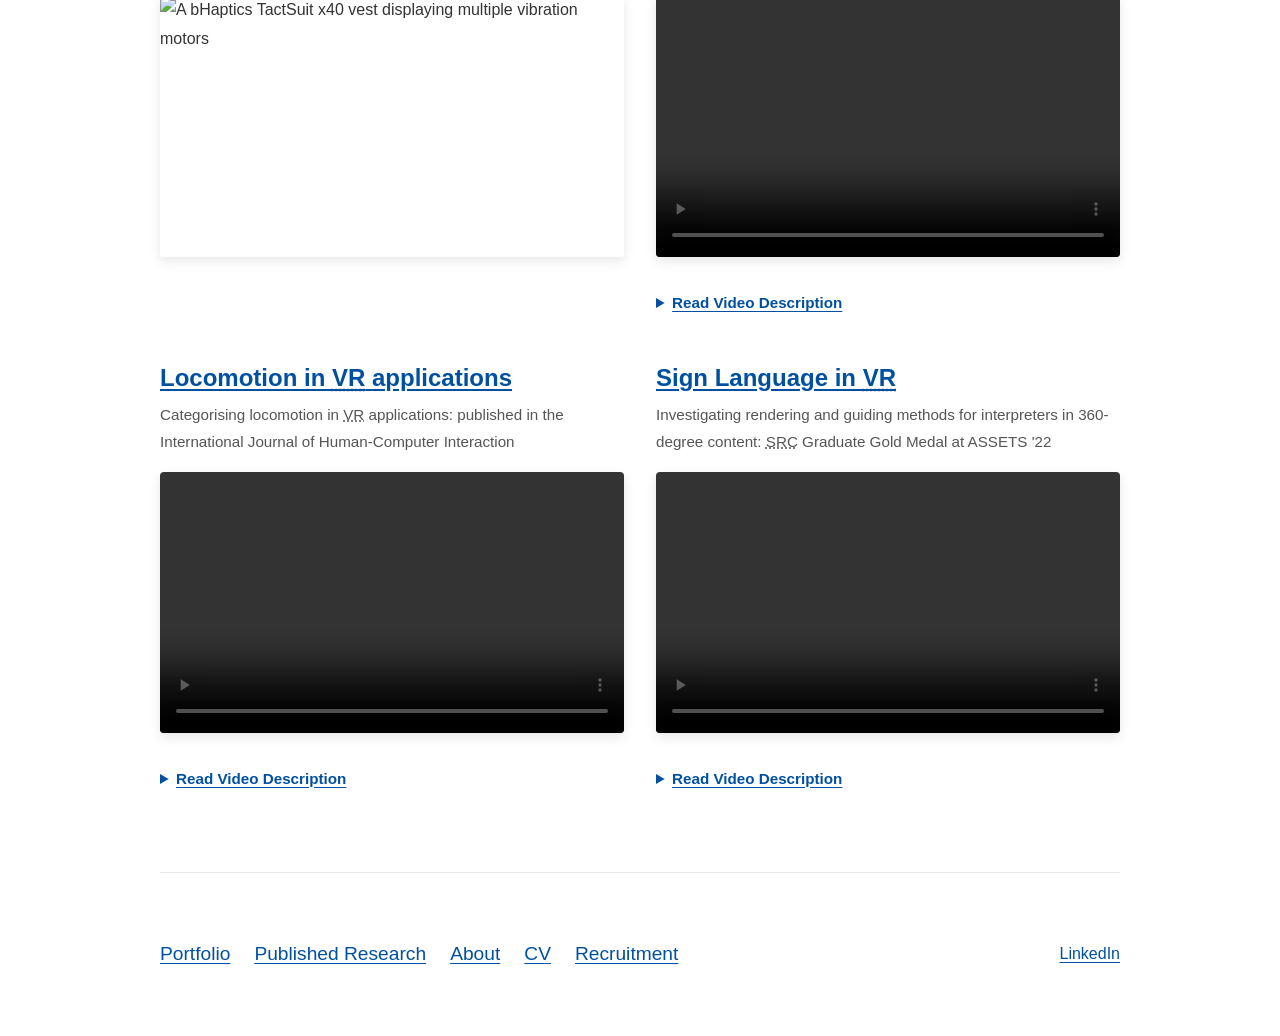
==== commit dd5c8fdc: "Update index.html" ====
--- a/index.html
+++ b/index.html
@@ -117,7 +117,7 @@
 
                     <div class="portfolio-card">
                         <div class="portfolio-meta">
-                            <h3><a href="vr-locomotion.html"><abbr title="Virtual Reality">VR</abbr> Locomotion</a></h3>
+                            <h3><a href="vr-locomotion.html">Locomotion in <abbr title="Virtual Reality">VR</abbr> applications</a></h3>
                             <p>Categorising locomotion in <abbr title="Virtual Reality">VR</abbr> applications: published in the International Journal of Human-Computer Interaction</p>
                         </div>
                         <video loop muted playsinline controls aria-label="Footage categorising swimming locomotion method in virtual reality">
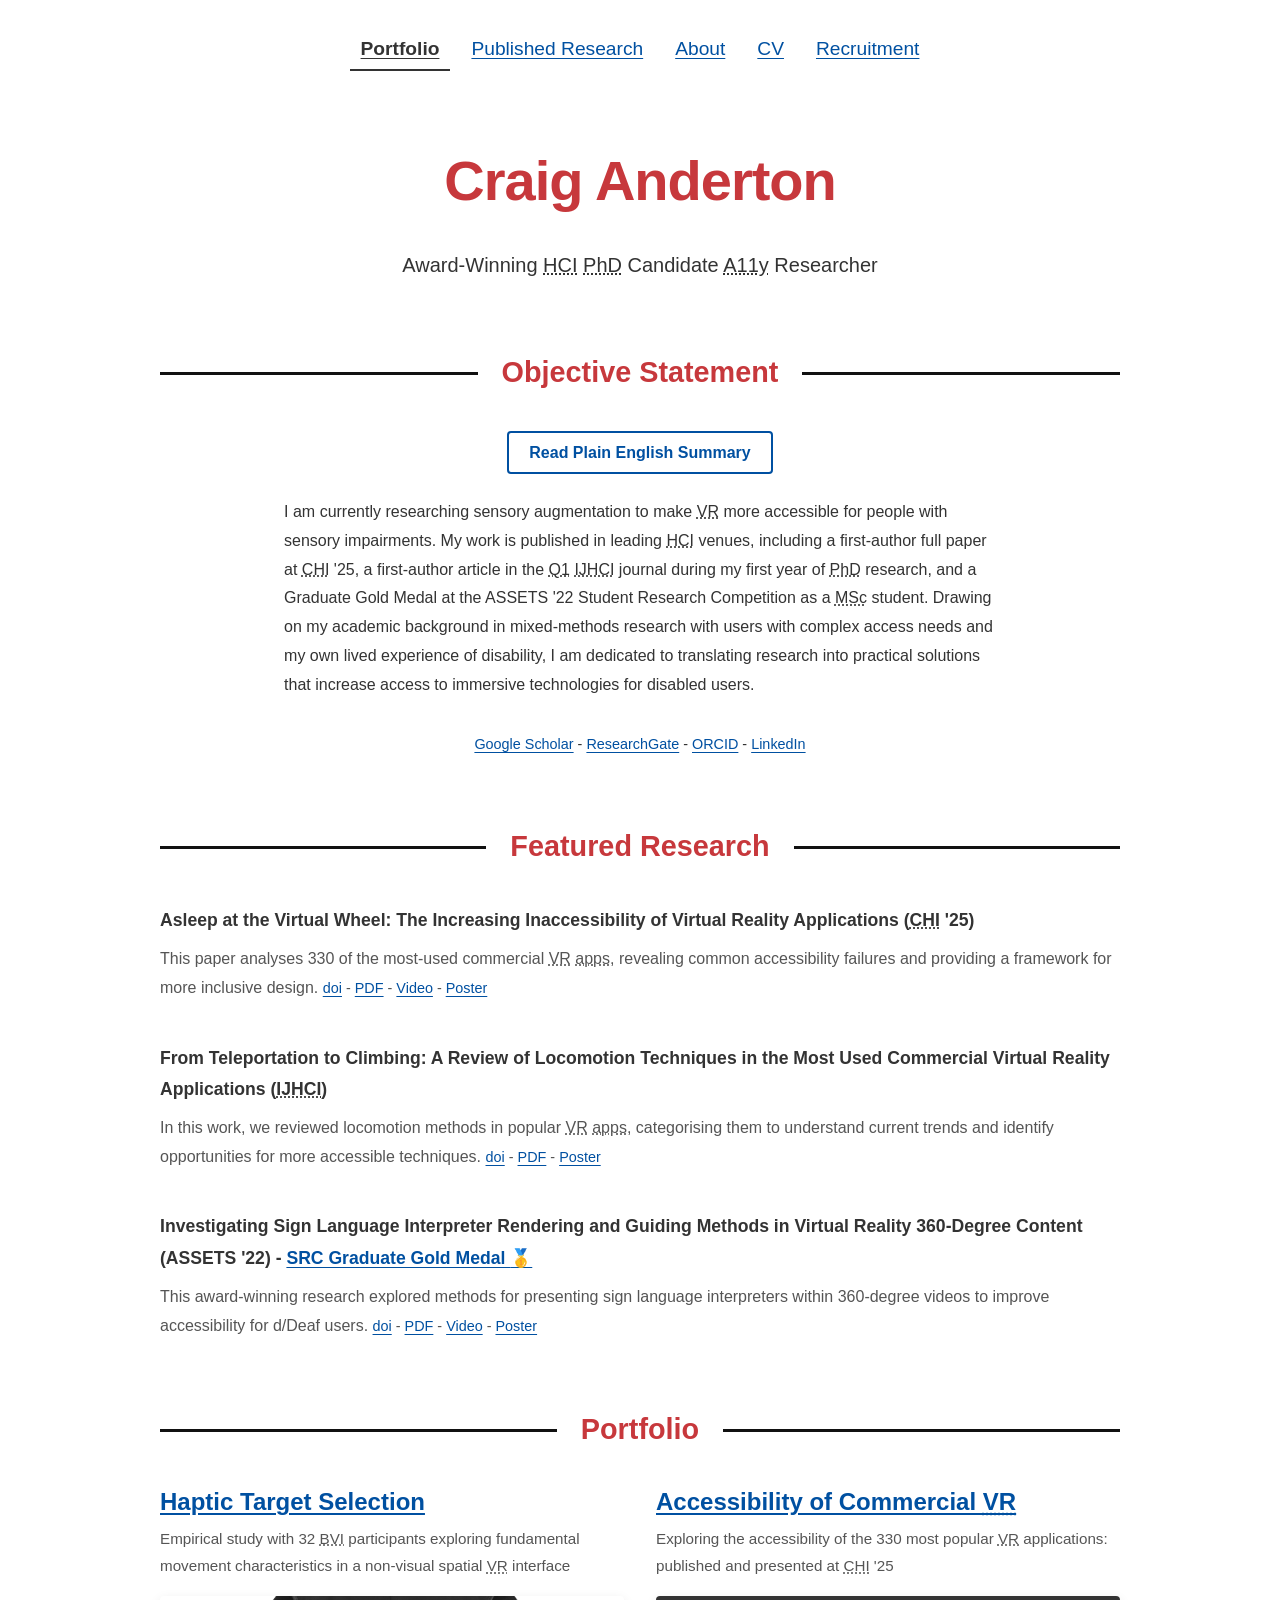
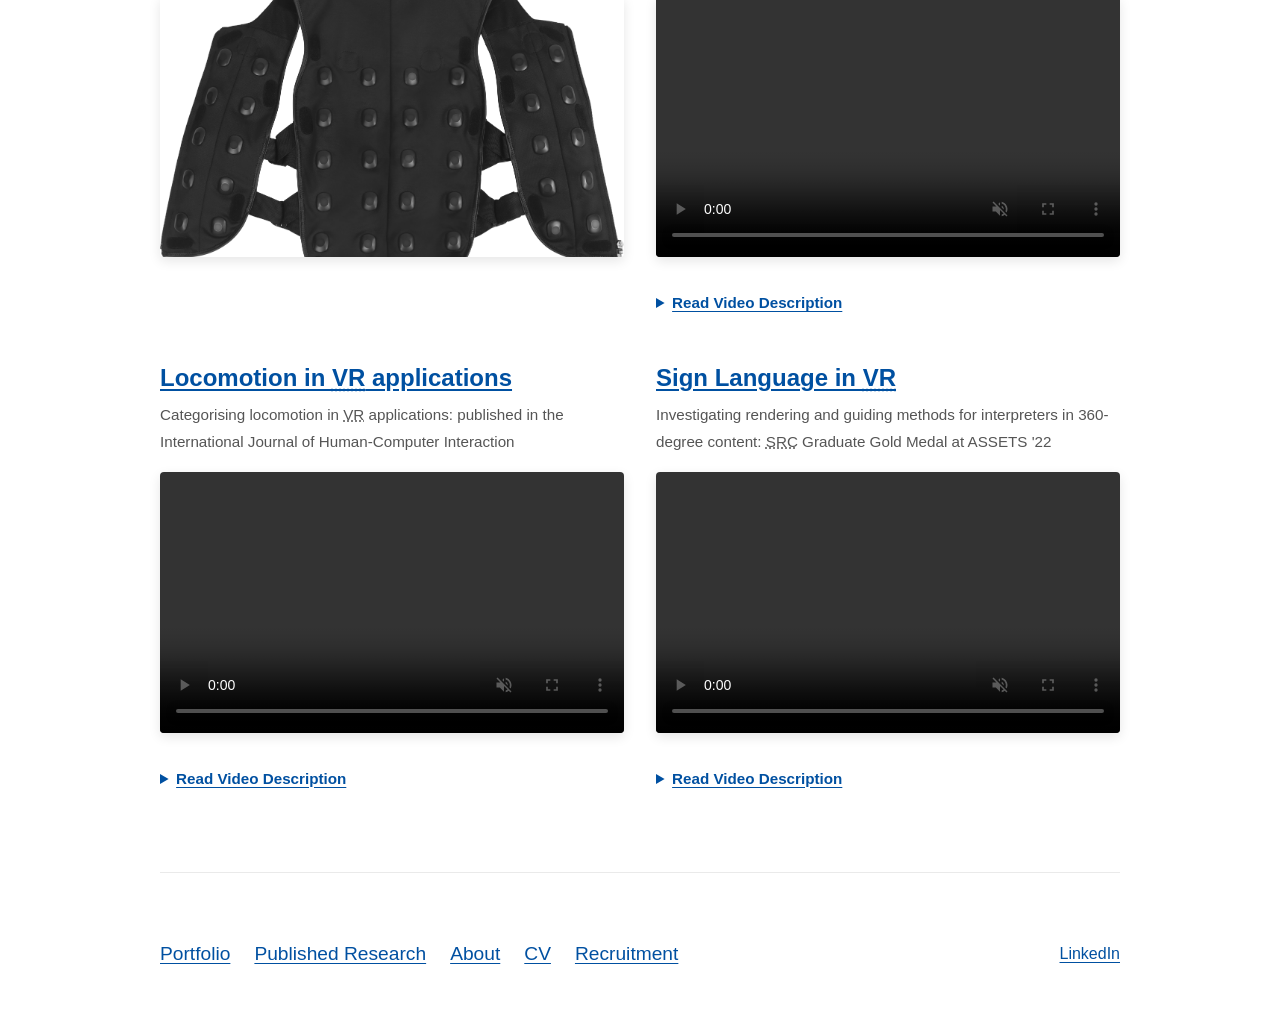
==== commit cec634bd: "Update index.html" ====
--- a/index.html
+++ b/index.html
@@ -98,7 +98,7 @@
                             <h3><a href="haptic-target-selection.html">Haptic Target Selection</a></h3>
                             <p>Empirical study with 32 <abbr title="Blind and Visually Impaired">BVI</abbr> participants exploring fundamental movement characteristics in a non-visual spatial <abbr title="Virtual Reality">VR</abbr> interface</p>
                         </div>
-                        <img src="images/placeholder.jpg" alt="A bHaptics TactSuit x40 vest displaying multiple vibration motors">
+                        <img src="images/x40_motor_placement.webp" alt="A bHaptics TactSuit x40 vest displaying multiple vibration motors">
                     </div>
 
                     <div class="portfolio-card">
--- a/style.css
+++ b/style.css
@@ -261,6 +261,10 @@
     margin-bottom: 4rem;
 }
 
+.portfolio-grid.three-columns {
+    grid-template-columns: repeat(3, 1fr);
+}
+
 .portfolio-card {
     display: flex;
     flex-direction: column;
@@ -686,7 +690,8 @@
 
 /* Responsive adjustments */
 @media (max-width: 768px) {
-    .portfolio-grid {
+    .portfolio-grid,
+    .portfolio-grid.three-columns {
         grid-template-columns: 1fr;
     }
     section.hero h1 {
@@ -737,6 +742,6 @@
 
 /* --- Modification: Indentation for All Lists --- */
 ul, ol {
-    padding-left: 2.8em; /* Shift all bullet and number lists further right than text edge */
-    margin-bottom: 1.5rem; /* Add vertical spacing back after global reset */
-}
+    padding-left: 2.8em; 
+    margin-bottom: 1.5rem; 
+}
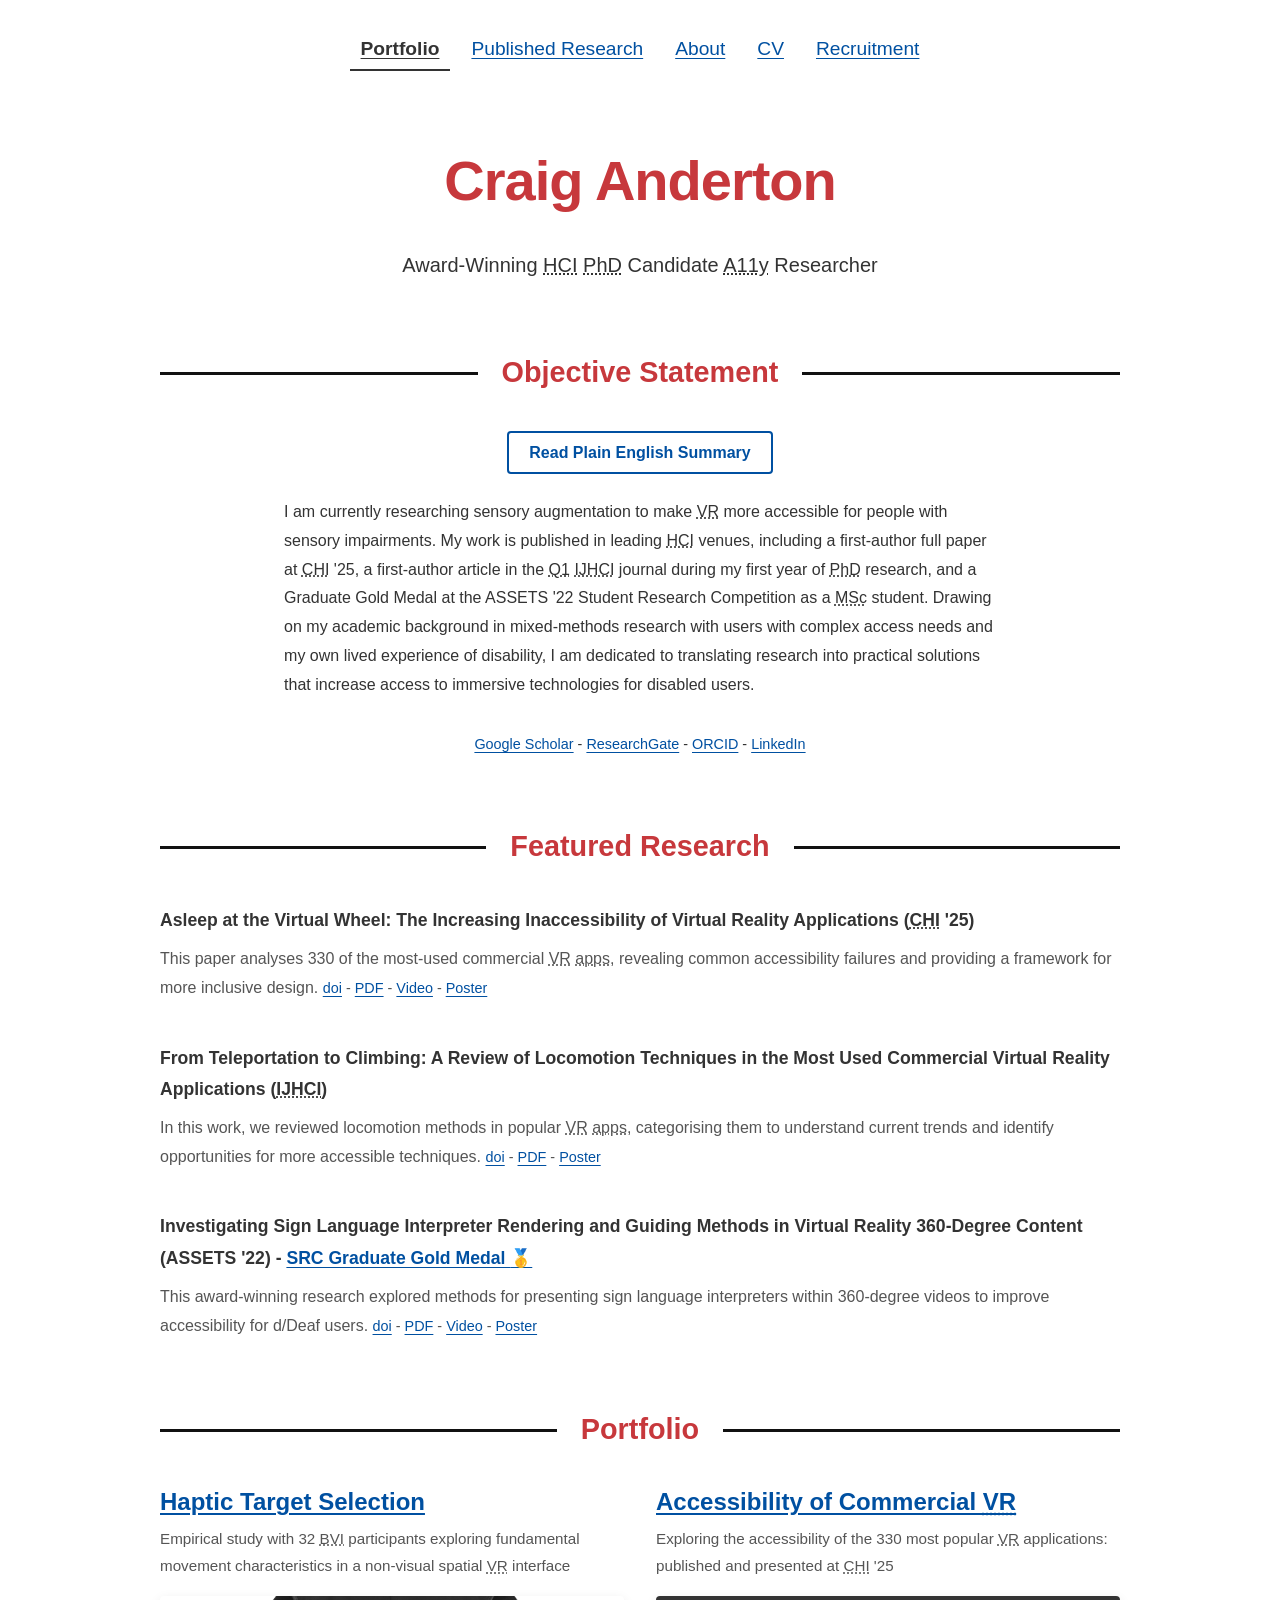
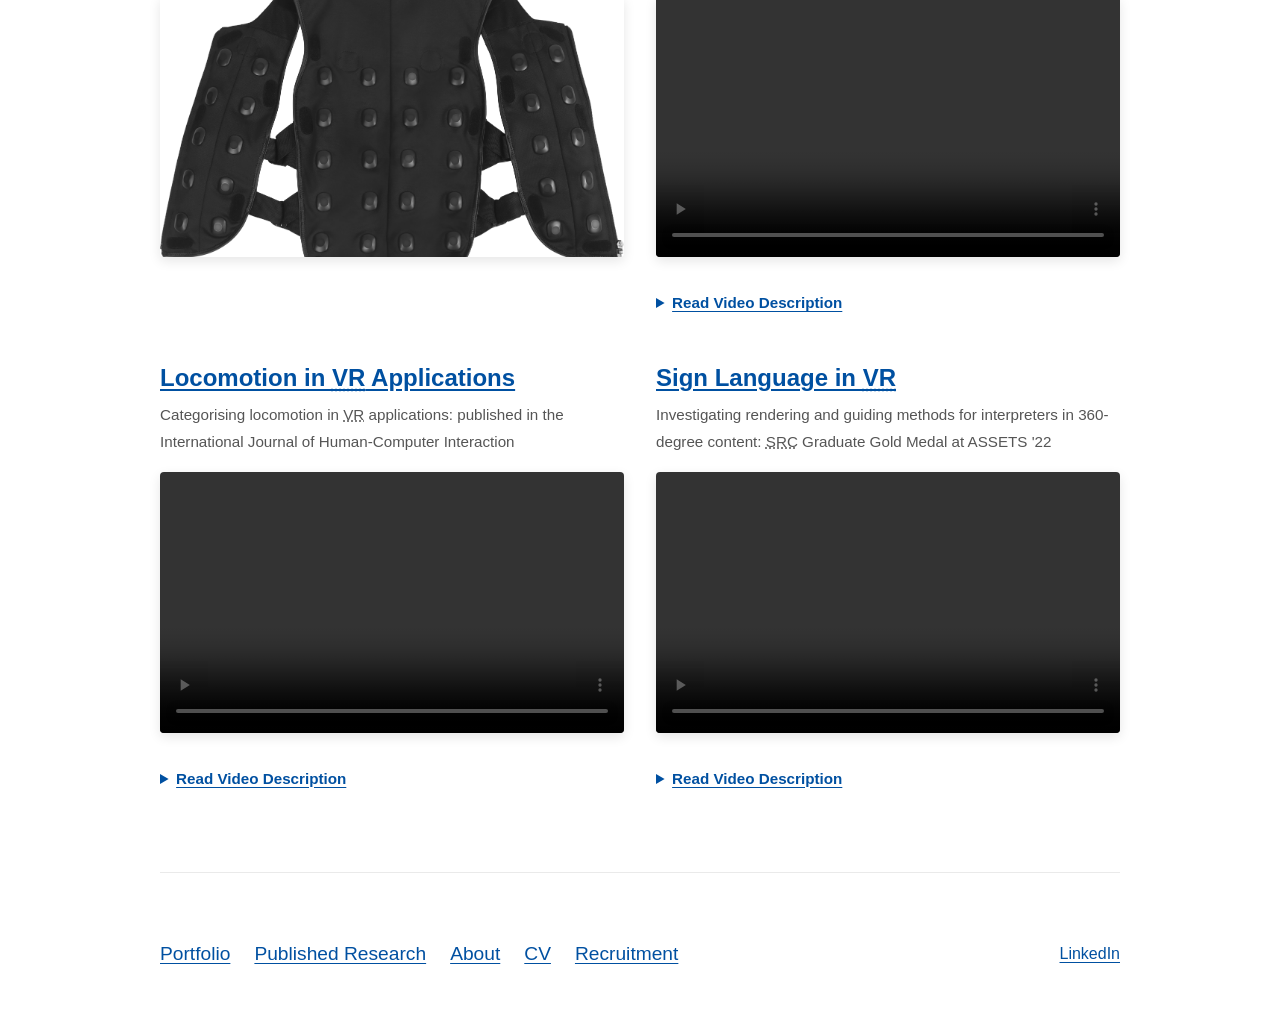
==== commit 14ff0e12: "Update index.html" ====
--- a/index.html
+++ b/index.html
@@ -117,7 +117,7 @@
 
                     <div class="portfolio-card">
                         <div class="portfolio-meta">
-                            <h3><a href="vr-locomotion.html">Locomotion in <abbr title="Virtual Reality">VR</abbr> applications</a></h3>
+                            <h3><a href="vr-locomotion.html">Locomotion in <abbr title="Virtual Reality">VR</abbr> Applications</a></h3>
                             <p>Categorising locomotion in <abbr title="Virtual Reality">VR</abbr> applications: published in the International Journal of Human-Computer Interaction</p>
                         </div>
                         <video loop muted playsinline controls aria-label="Footage categorising swimming locomotion method in virtual reality">
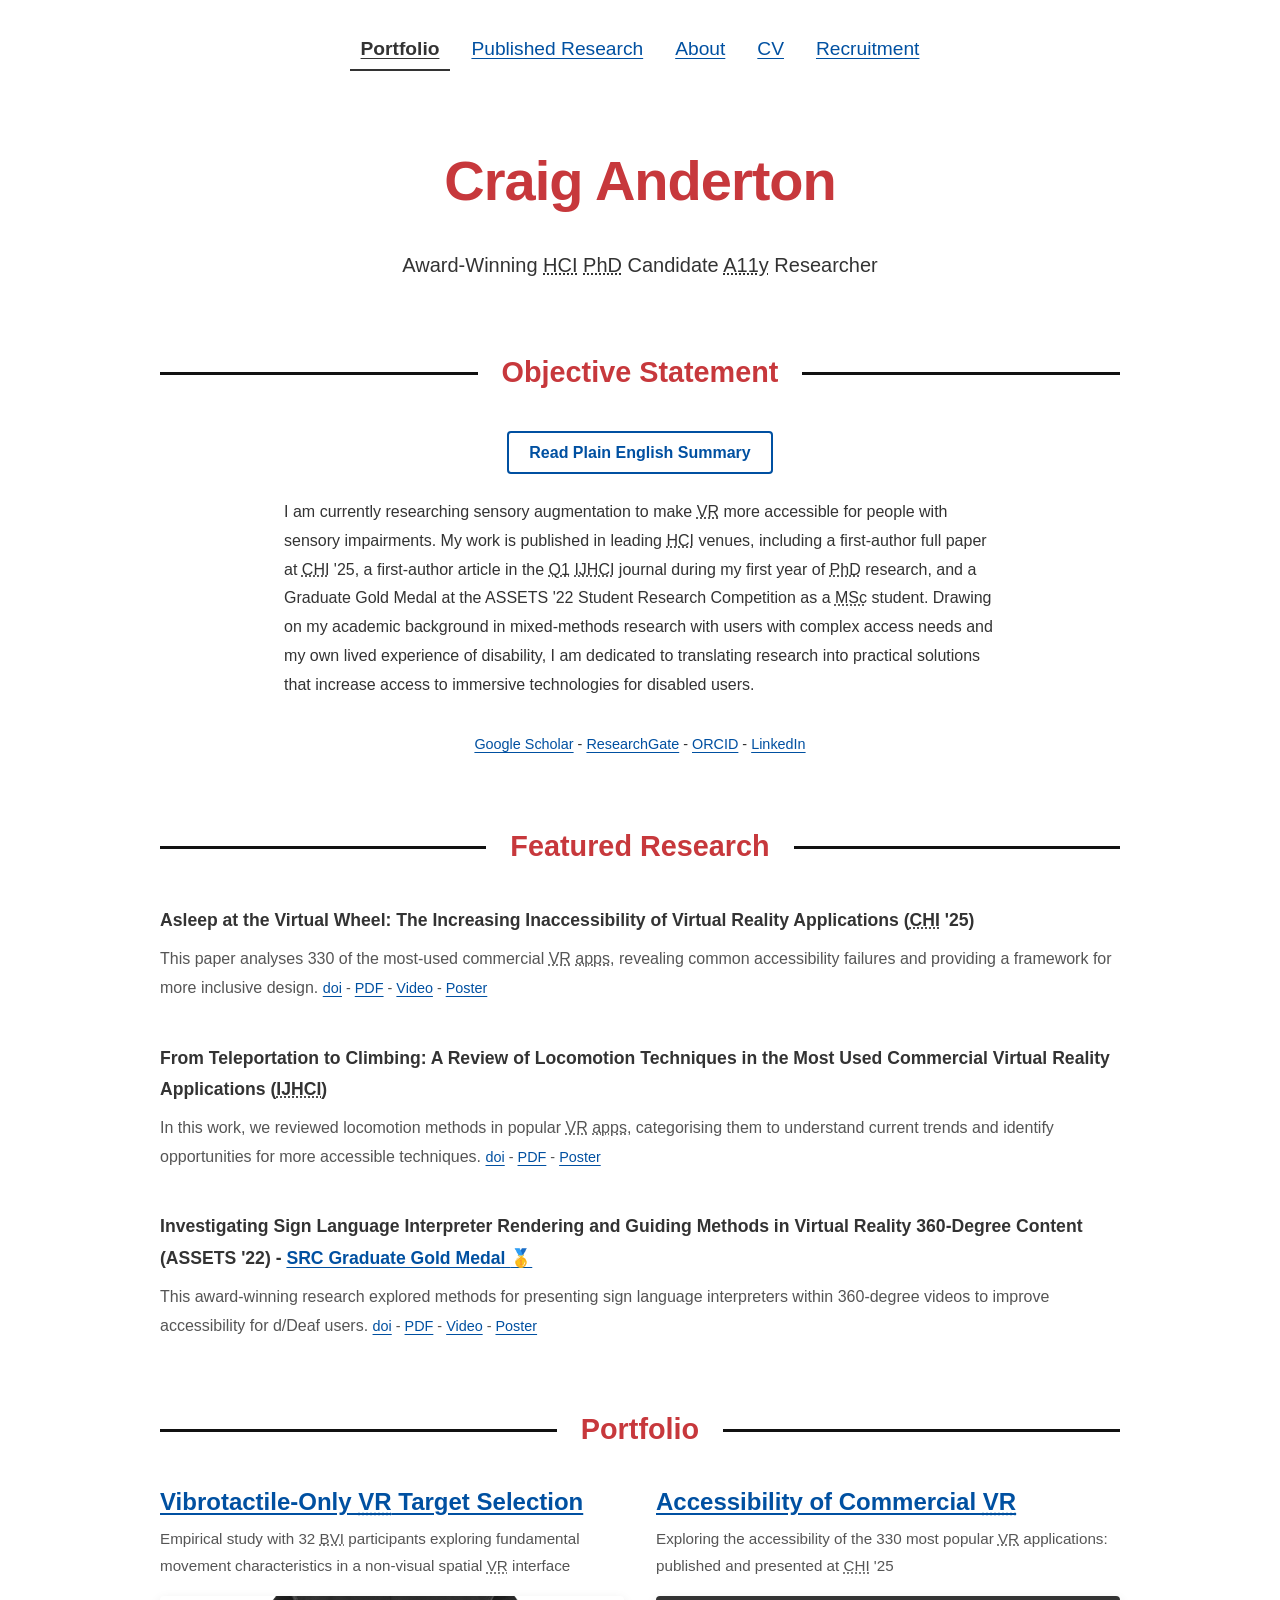
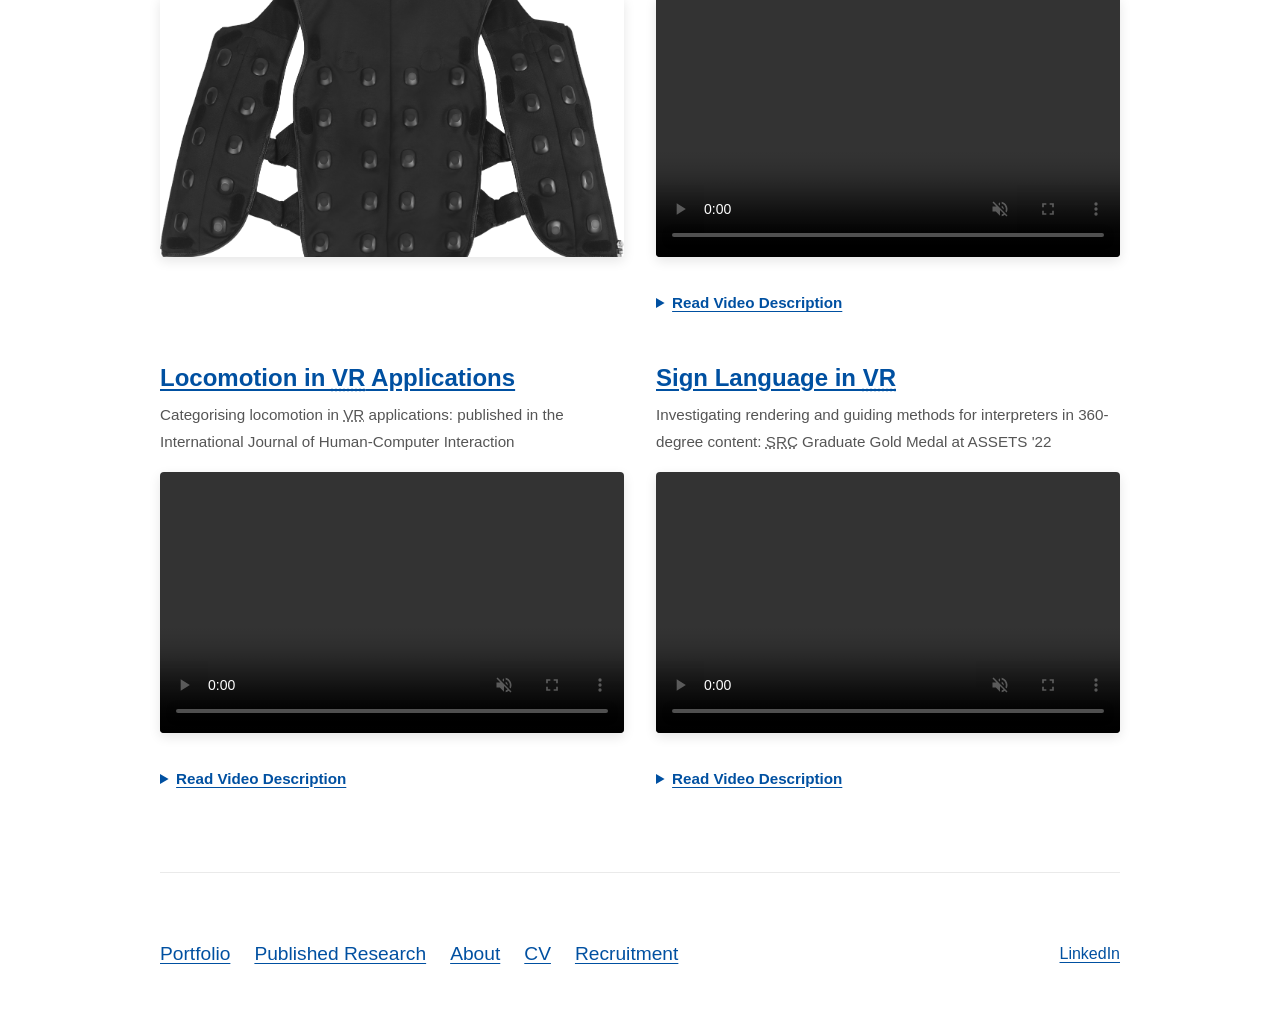
==== commit 9a22b9cc: "Update index.html" ====
--- a/index.html
+++ b/index.html
@@ -95,7 +95,7 @@
                     
                     <div class="portfolio-card">
                         <div class="portfolio-meta">
-                            <h3><a href="haptic-target-selection.html">Haptic Target Selection</a></h3>
+                            <h3><a href="haptic-target-selection.html">Vibrotactile-Only <abbr title="Virtual Reality">VR</abbr> Target Selection</a></h3>
                             <p>Empirical study with 32 <abbr title="Blind and Visually Impaired">BVI</abbr> participants exploring fundamental movement characteristics in a non-visual spatial <abbr title="Virtual Reality">VR</abbr> interface</p>
                         </div>
                         <img src="images/x40_motor_placement.webp" alt="A bHaptics TactSuit x40 vest displaying multiple vibration motors">
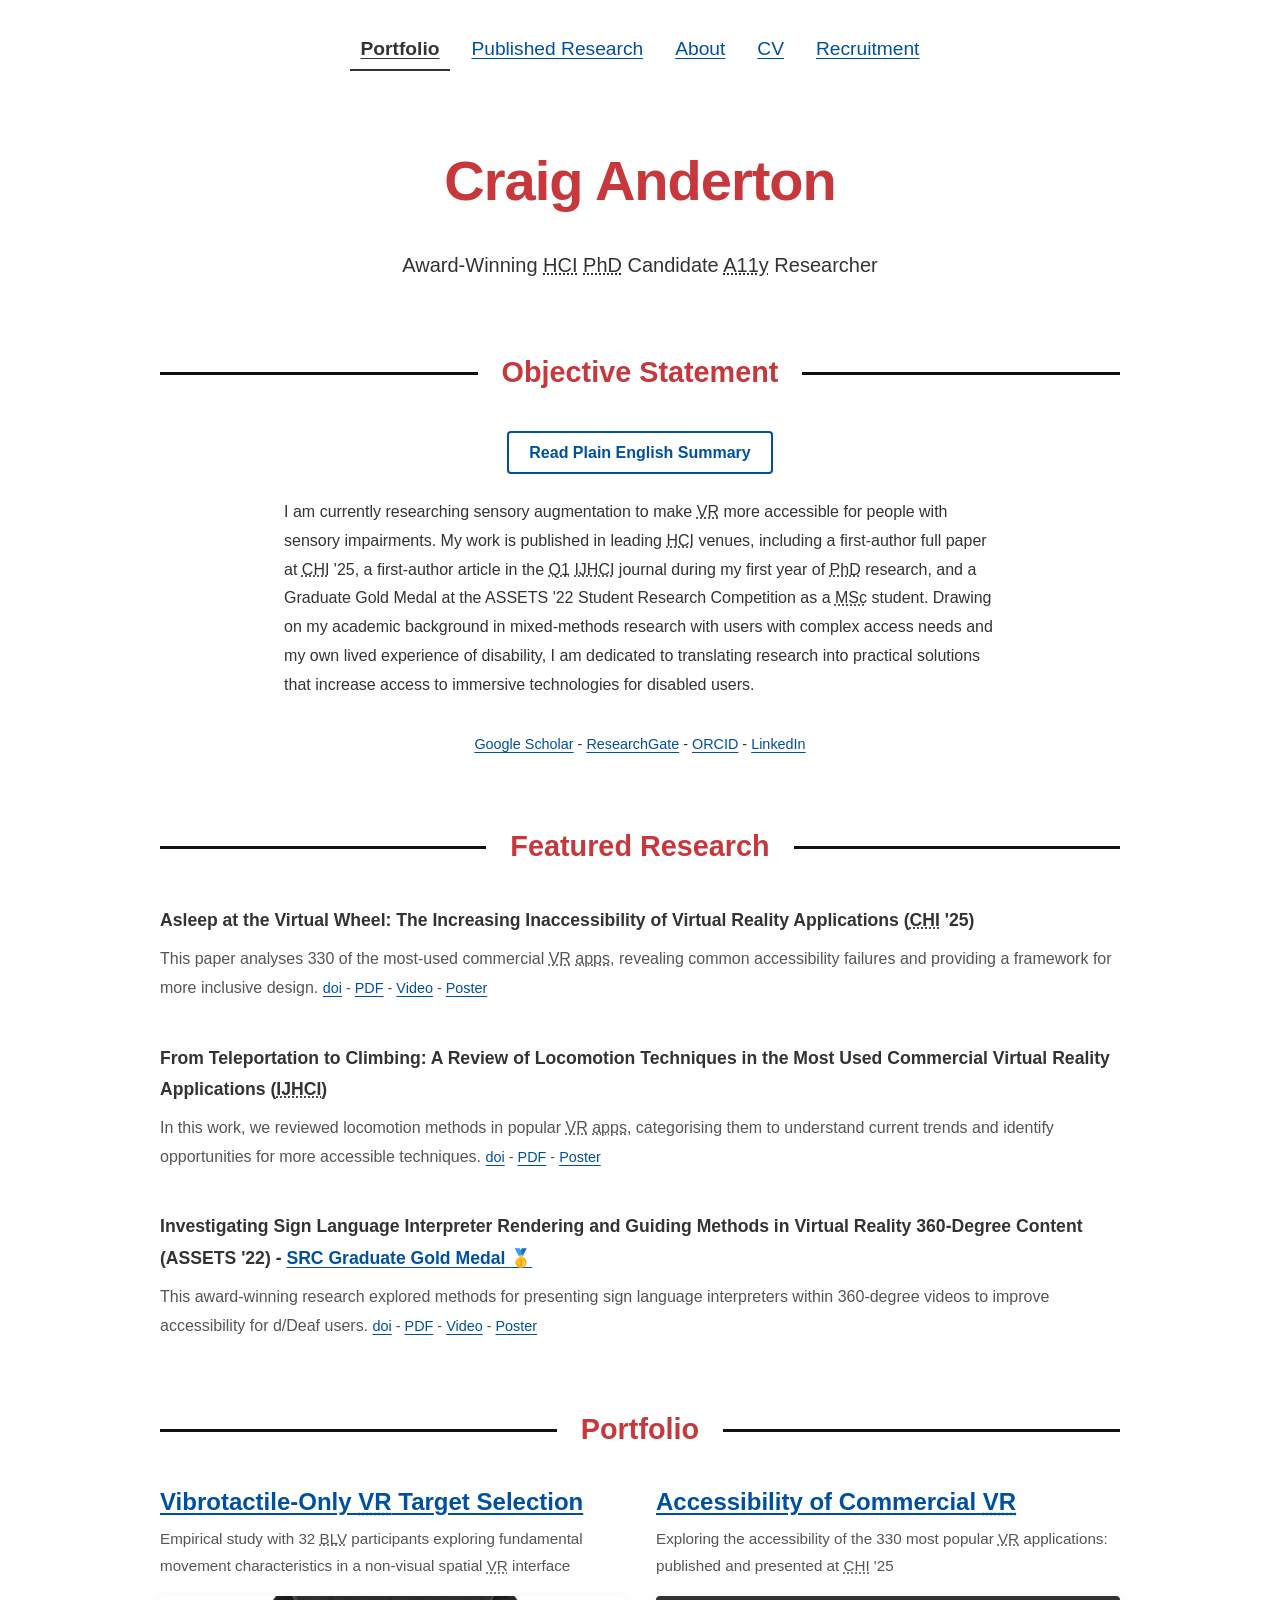
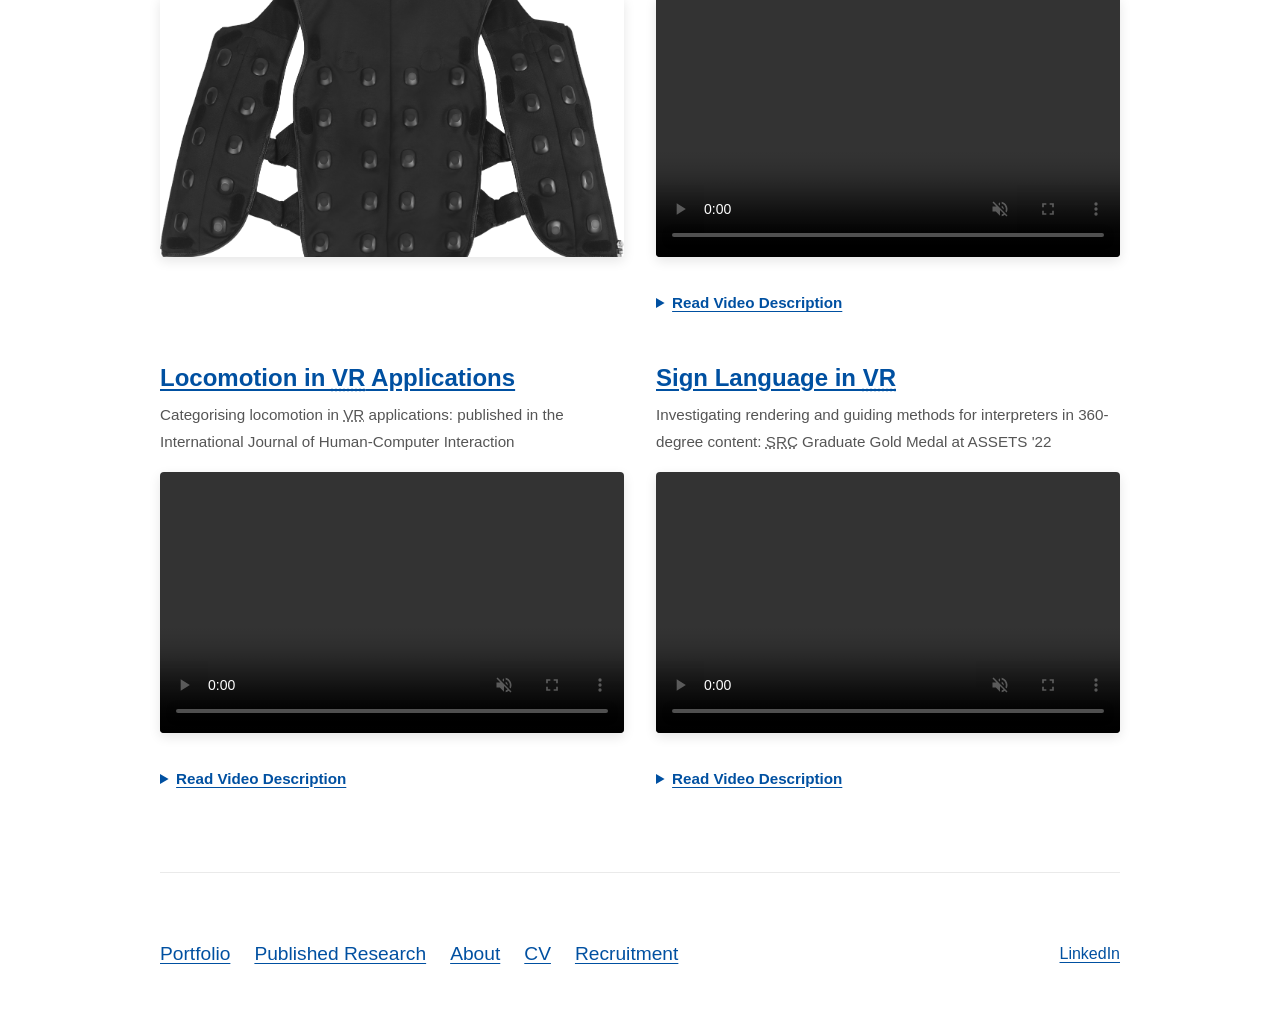
==== commit 59b60ec3: "Update index.html" ====
--- a/index.html
+++ b/index.html
@@ -96,7 +96,7 @@
                     <div class="portfolio-card">
                         <div class="portfolio-meta">
                             <h3><a href="haptic-target-selection.html">Vibrotactile-Only <abbr title="Virtual Reality">VR</abbr> Target Selection</a></h3>
-                            <p>Empirical study with 32 <abbr title="Blind and Visually Impaired">BVI</abbr> participants exploring fundamental movement characteristics in a non-visual spatial <abbr title="Virtual Reality">VR</abbr> interface</p>
+                            <p>Empirical study with 32 <abbr title="Blind and Low Vision">BLV</abbr> participants exploring fundamental movement characteristics in a non-visual spatial <abbr title="Virtual Reality">VR</abbr> interface</p>
                         </div>
                         <img src="images/x40_motor_placement.webp" alt="A bHaptics TactSuit x40 vest displaying multiple vibration motors">
                     </div>
--- a/style.css
+++ b/style.css
@@ -517,6 +517,7 @@
 .full-width-image {
     width: 100%;
     margin: 4rem 0;
+    text-align: center;
 }
 
 .full-width-image img,
@@ -538,6 +539,12 @@
     height: auto;
     display: block;
     border-radius: 4px; 
+}
+
+.full-width-image figcaption {
+    margin-top: 1rem;
+    font-size: 0.9rem;
+    color: var(--text-light);
 }
 
 @media (max-width: 768px) {
